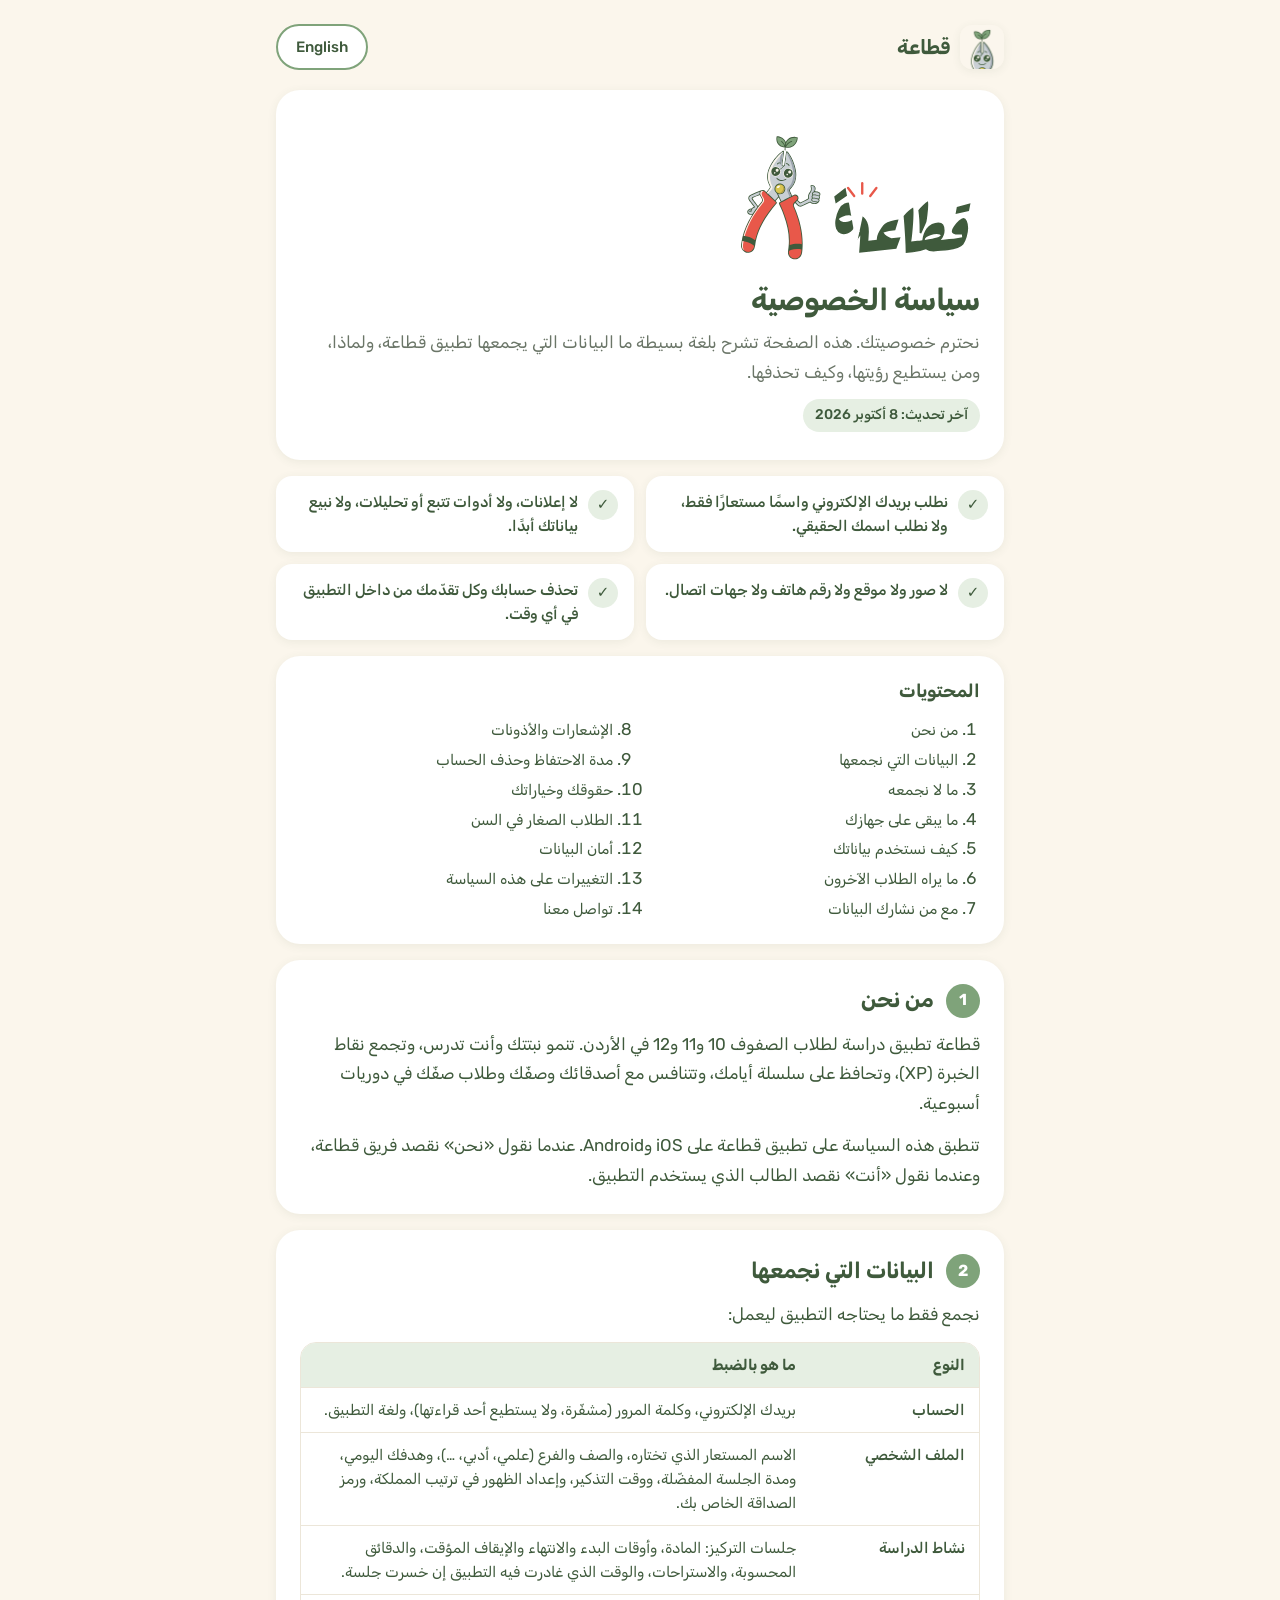
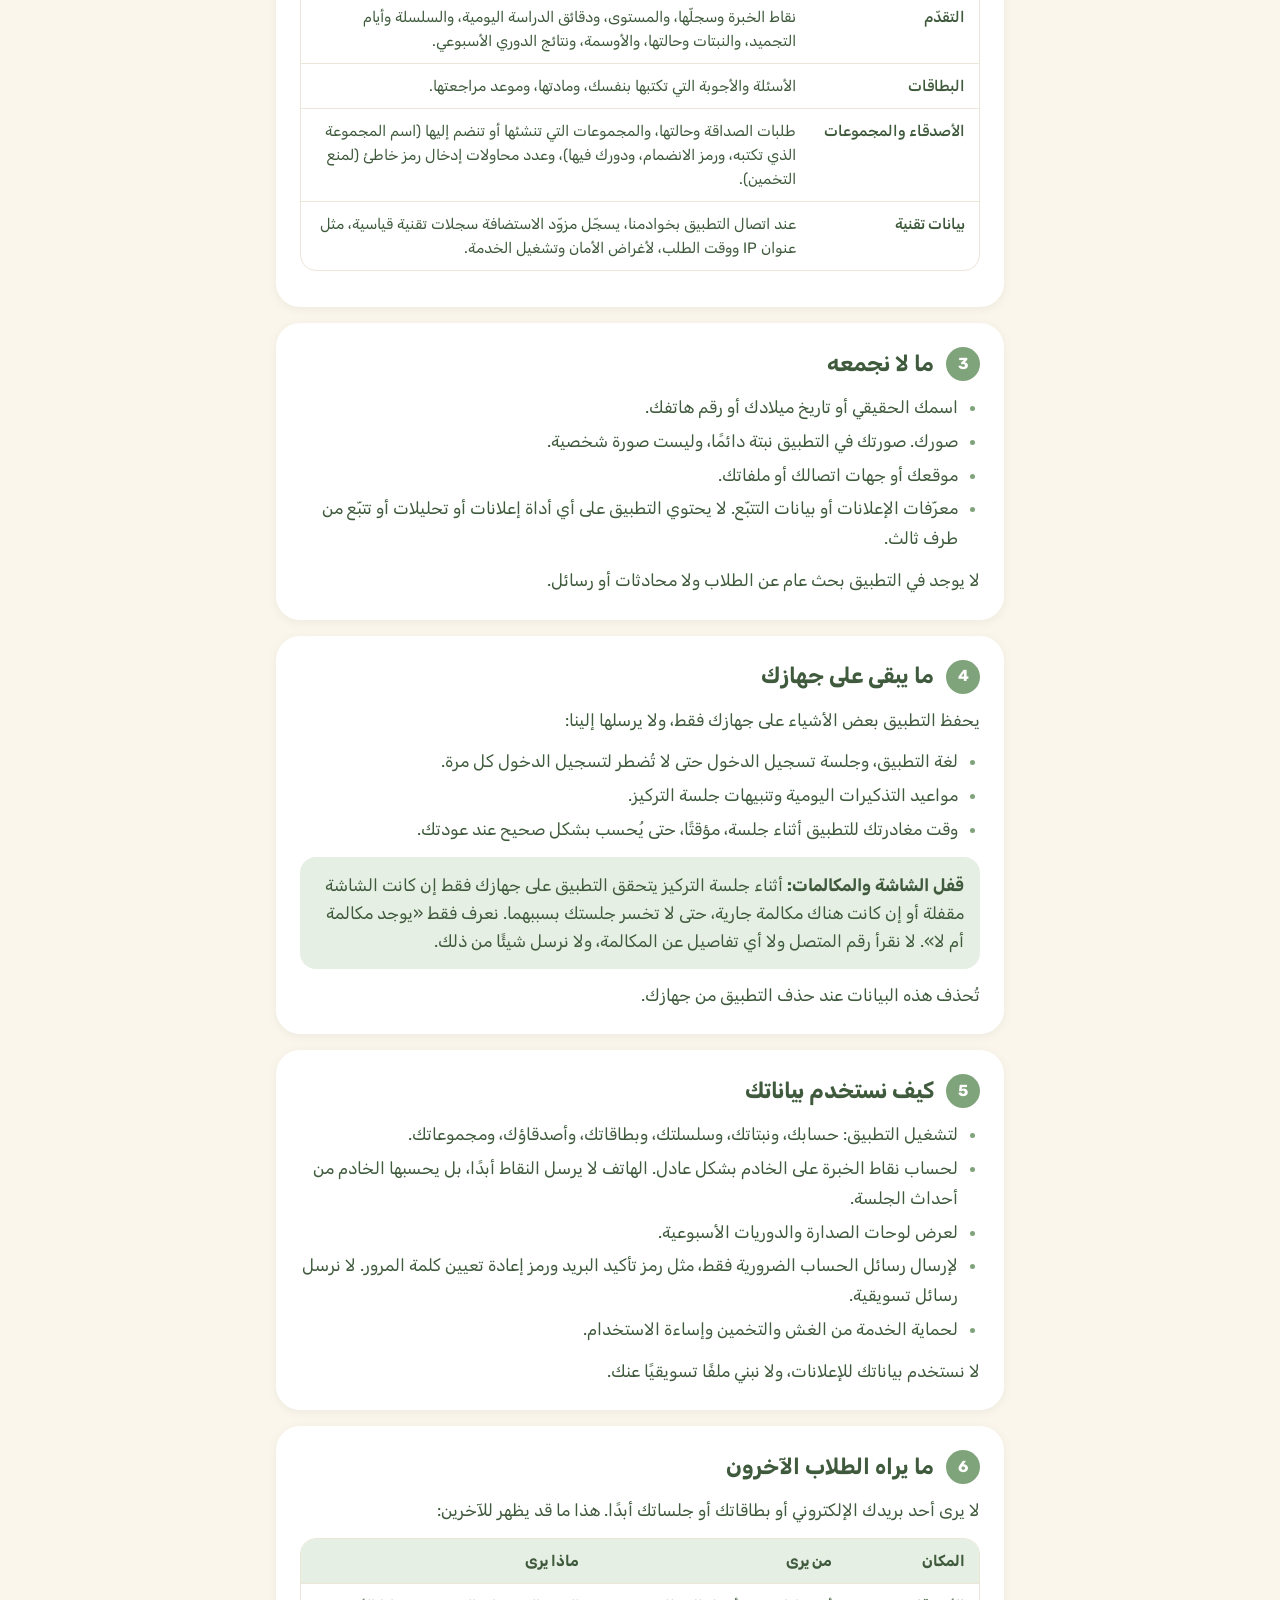
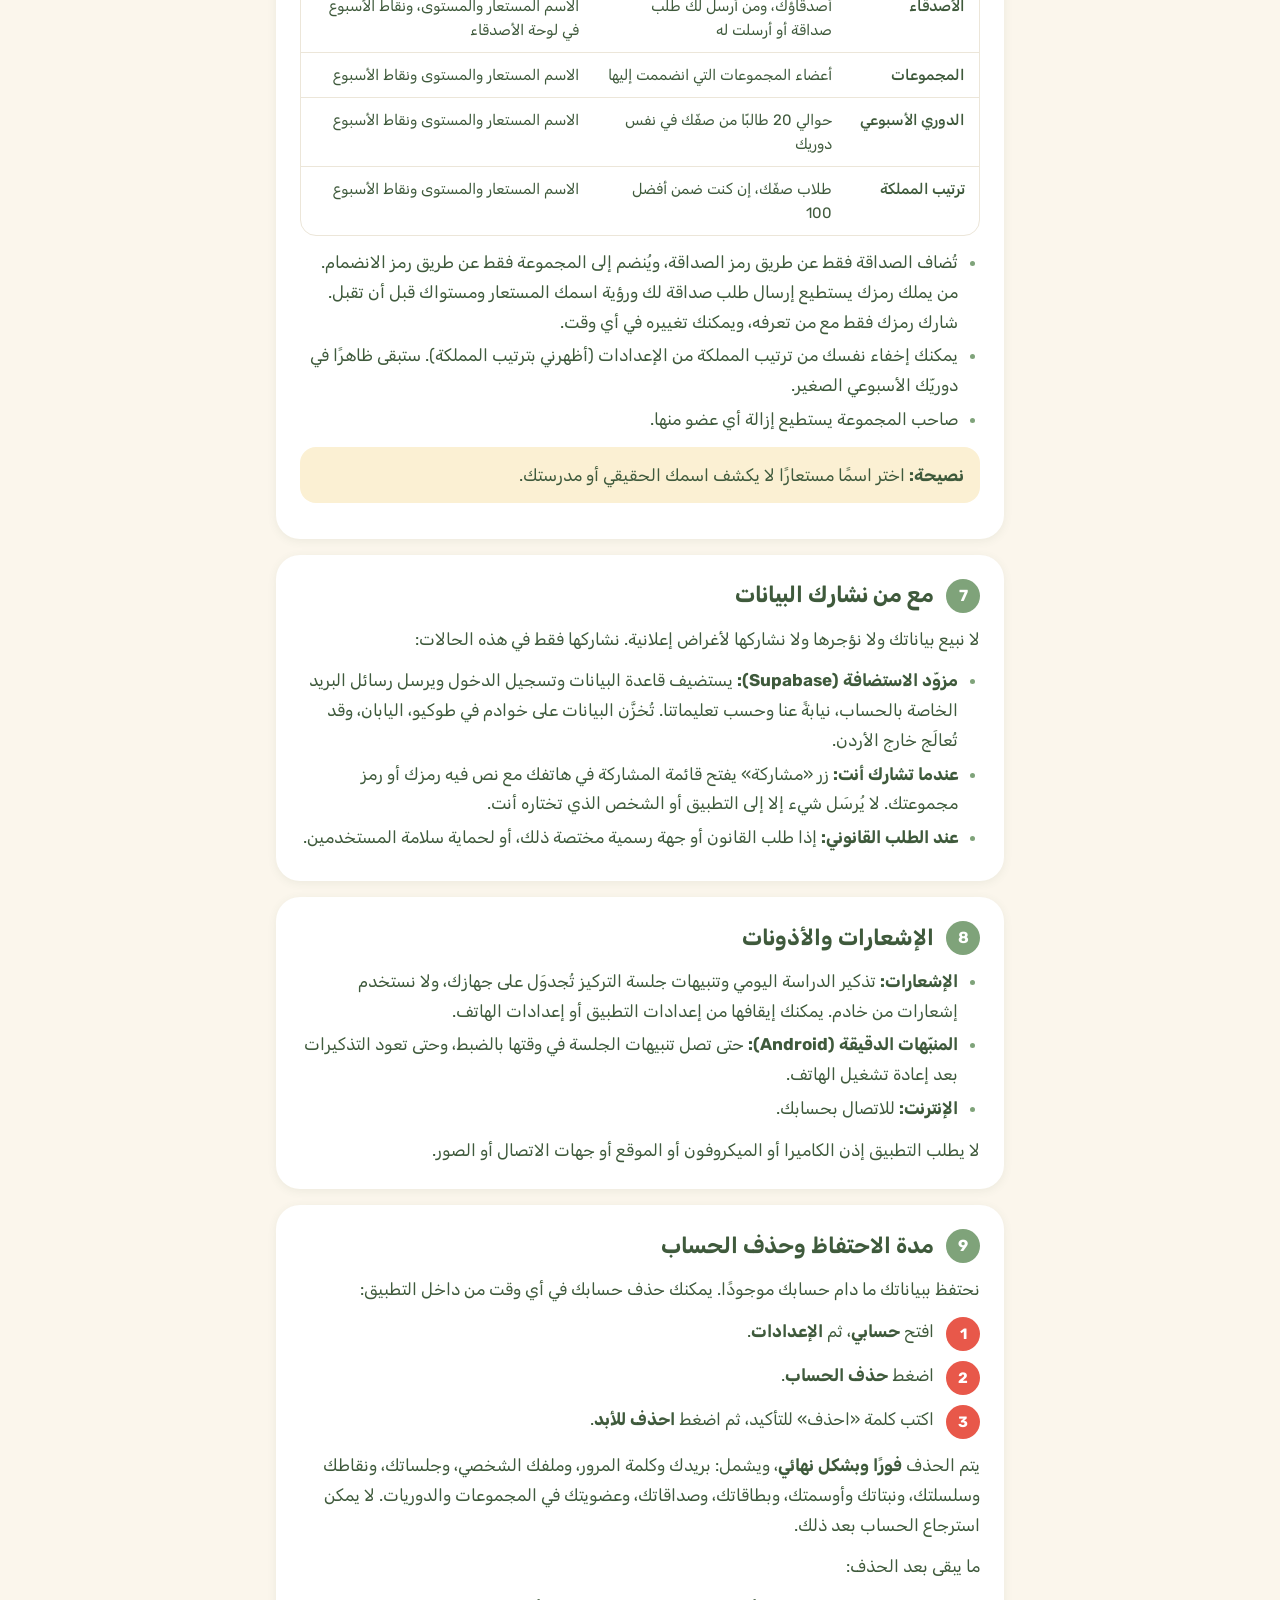
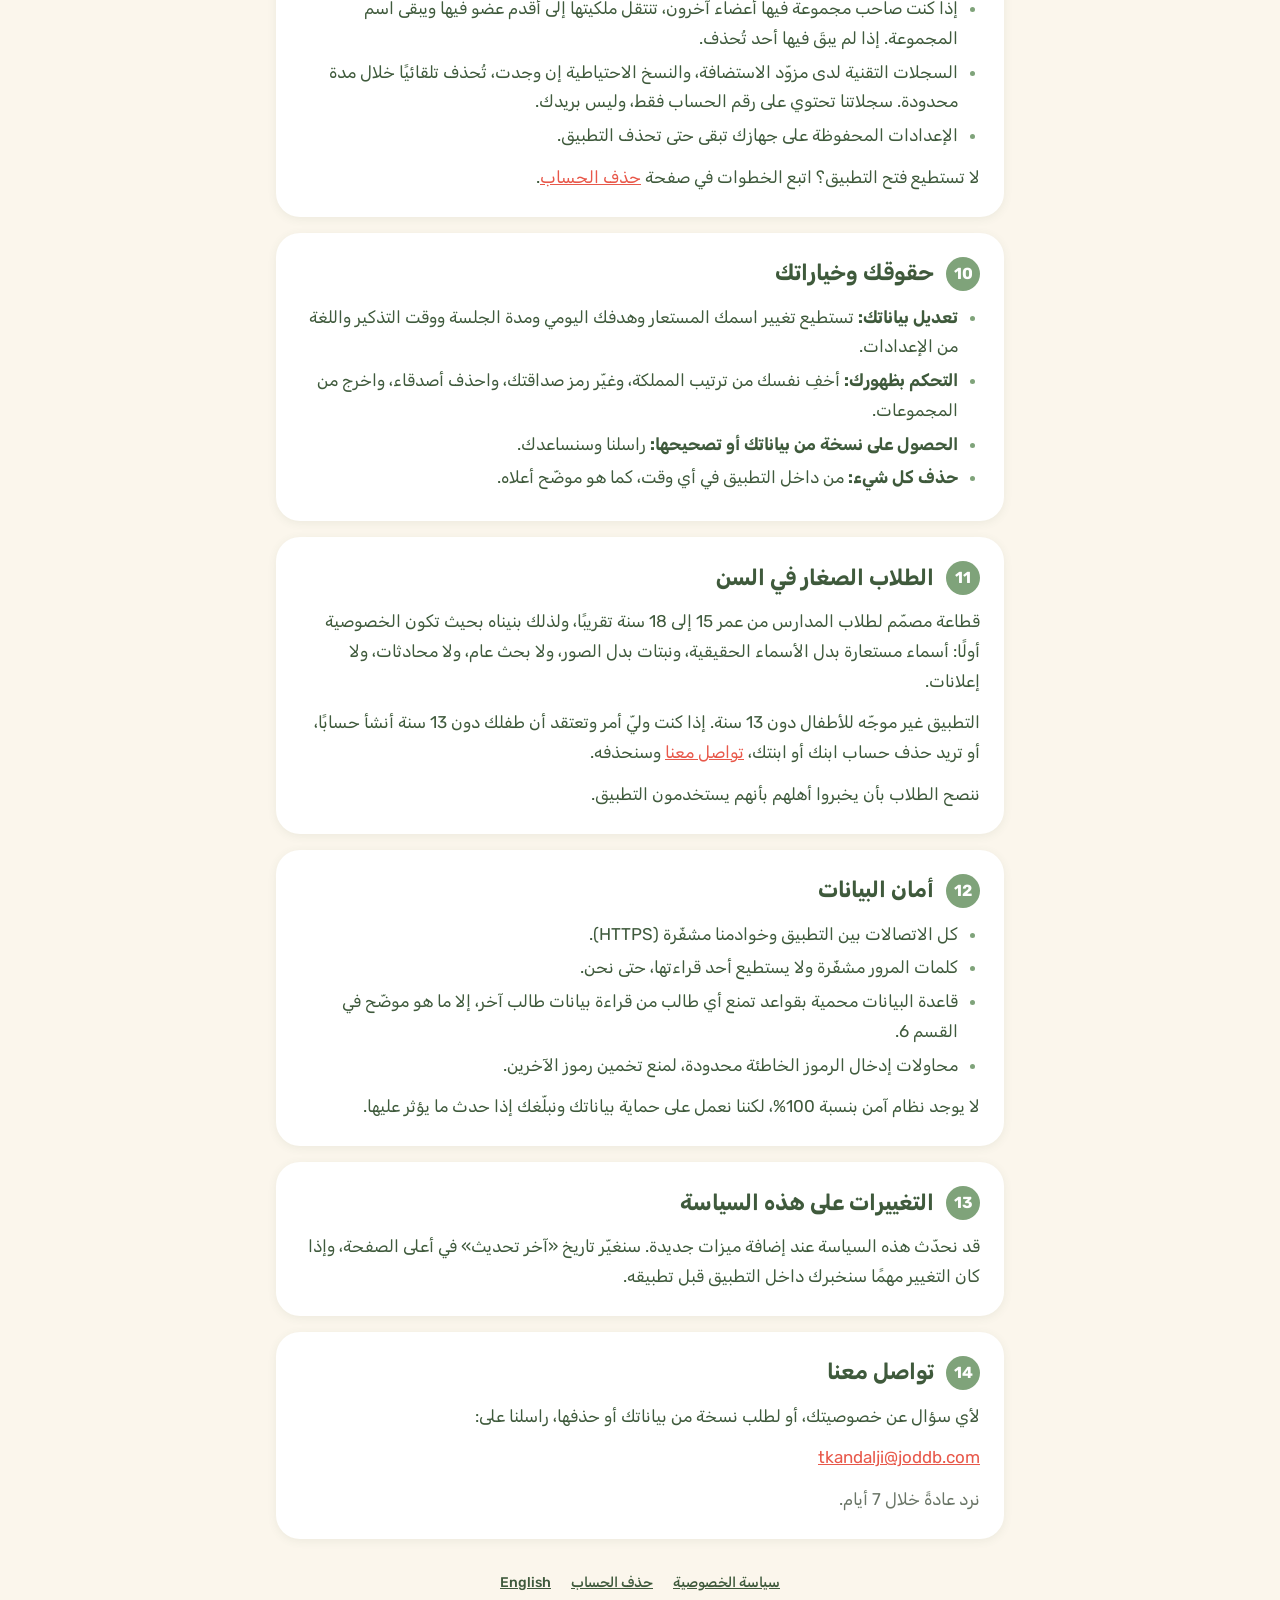
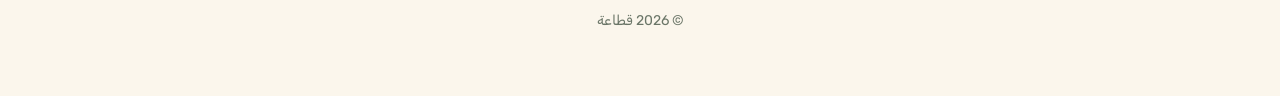
==== index.html @ 57bd4b11 "Add the Gattaa privacy policy and account deletion pages Arabic is the default at the root, with Eng" ====
<!doctype html>
<html lang="ar" dir="rtl">
<head>
  <meta charset="utf-8">
  <meta name="viewport" content="width=device-width, initial-scale=1">
  <title>سياسة الخصوصية | قطاعة</title>
  <meta name="description" content="سياسة الخصوصية لتطبيق قطاعة: ما البيانات التي نجمعها، ولماذا، ومن يراها، وكيف تحذف حسابك.">
  <meta name="theme-color" content="#FBF6EC">
  <link rel="icon" type="image/png" href="favicon.png">
  <link rel="apple-touch-icon" href="assets/images/icon.png">
  <link rel="alternate" hreflang="ar" href="./">
  <link rel="alternate" hreflang="en" href="en/">
  <link rel="stylesheet" href="assets/styles.css">
</head>
<body>
  <div class="page">
    <header class="topbar">
      <a class="brand" href="./">
        <img src="assets/images/icon.png" alt="" width="44" height="44">
        <span>قطاعة</span>
      </a>
      <a class="lang-switch" href="en/" hreflang="en" lang="en">English</a>
    </header>

    <main>
      <section class="hero">
        <div>
          <img class="hero-logo" src="assets/images/logo.svg" alt="قطاعة" width="260" height="155">
          <h1>سياسة الخصوصية</h1>
          <p>نحترم خصوصيتك. هذه الصفحة تشرح بلغة بسيطة ما البيانات التي يجمعها تطبيق قطاعة، ولماذا، ومن يستطيع رؤيتها، وكيف تحذفها.</p>
          <span class="updated">آخر تحديث: 8 أكتوبر 2026</span>
        </div>
      </section>

      <ul class="summary" aria-label="باختصار">
        <li><span class="dot">✓</span>نطلب بريدك الإلكتروني واسمًا مستعارًا فقط، ولا نطلب اسمك الحقيقي.</li>
        <li><span class="dot">✓</span>لا إعلانات، ولا أدوات تتبع أو تحليلات، ولا نبيع بياناتك أبدًا.</li>
        <li><span class="dot">✓</span>لا صور ولا موقع ولا رقم هاتف ولا جهات اتصال.</li>
        <li><span class="dot">✓</span>تحذف حسابك وكل تقدّمك من داخل التطبيق في أي وقت.</li>
      </ul>

      <nav class="toc" aria-label="المحتويات">
        <h2>المحتويات</h2>
        <ol>
          <li><a href="#about">من نحن</a></li>
          <li><a href="#collect">البيانات التي نجمعها</a></li>
          <li><a href="#not-collect">ما لا نجمعه</a></li>
          <li><a href="#device">ما يبقى على جهازك</a></li>
          <li><a href="#use">كيف نستخدم بياناتك</a></li>
          <li><a href="#visible">ما يراه الطلاب الآخرون</a></li>
          <li><a href="#sharing">مع من نشارك البيانات</a></li>
          <li><a href="#notifications">الإشعارات والأذونات</a></li>
          <li><a href="#retention">مدة الاحتفاظ وحذف الحساب</a></li>
          <li><a href="#choices">حقوقك وخياراتك</a></li>
          <li><a href="#teens">الطلاب الصغار في السن</a></li>
          <li><a href="#security">أمان البيانات</a></li>
          <li><a href="#changes">التغييرات على هذه السياسة</a></li>
          <li><a href="#contact">تواصل معنا</a></li>
        </ol>
      </nav>

      <section class="card" id="about">
        <h2><span class="num">1</span>من نحن</h2>
        <p>قطاعة تطبيق دراسة لطلاب الصفوف 10 و11 و12 في الأردن. تنمو نبتتك وأنت تدرس، وتجمع نقاط الخبرة (<span class="ltr">XP</span>)، وتحافظ على سلسلة أيامك، وتتنافس مع أصدقائك وصفّك وطلاب صفّك في دوريات أسبوعية.</p>
        <p>تنطبق هذه السياسة على تطبيق قطاعة على <span class="ltr">iOS</span> و<span class="ltr">Android</span>. عندما نقول «نحن» نقصد فريق قطاعة، وعندما نقول «أنت» نقصد الطالب الذي يستخدم التطبيق.</p>
      </section>

      <section class="card" id="collect">
        <h2><span class="num">2</span>البيانات التي نجمعها</h2>
        <p>نجمع فقط ما يحتاجه التطبيق ليعمل:</p>
        <div class="table-wrap">
          <table class="stack">
            <thead>
              <tr><th>النوع</th><th>ما هو بالضبط</th></tr>
            </thead>
            <tbody>
              <tr>
                <td>الحساب</td>
                <td>بريدك الإلكتروني، وكلمة المرور (مشفّرة، ولا يستطيع أحد قراءتها)، ولغة التطبيق.</td>
              </tr>
              <tr>
                <td>الملف الشخصي</td>
                <td>الاسم المستعار الذي تختاره، والصف والفرع (علمي، أدبي، …)، وهدفك اليومي، ومدة الجلسة المفضّلة، ووقت التذكير، وإعداد الظهور في ترتيب المملكة، ورمز الصداقة الخاص بك.</td>
              </tr>
              <tr>
                <td>نشاط الدراسة</td>
                <td>جلسات التركيز: المادة، وأوقات البدء والانتهاء والإيقاف المؤقت، والدقائق المحسوبة، والاستراحات، والوقت الذي غادرت فيه التطبيق إن خسرت جلسة.</td>
              </tr>
              <tr>
                <td>التقدّم</td>
                <td>نقاط الخبرة وسجلّها، والمستوى، ودقائق الدراسة اليومية، والسلسلة وأيام التجميد، والنبتات وحالتها، والأوسمة، ونتائج الدوري الأسبوعي.</td>
              </tr>
              <tr>
                <td>البطاقات</td>
                <td>الأسئلة والأجوبة التي تكتبها بنفسك، ومادتها، وموعد مراجعتها.</td>
              </tr>
              <tr>
                <td>الأصدقاء والمجموعات</td>
                <td>طلبات الصداقة وحالتها، والمجموعات التي تنشئها أو تنضم إليها (اسم المجموعة الذي تكتبه، ورمز الانضمام، ودورك فيها)، وعدد محاولات إدخال رمز خاطئ (لمنع التخمين).</td>
              </tr>
              <tr>
                <td>بيانات تقنية</td>
                <td>عند اتصال التطبيق بخوادمنا، يسجّل مزوّد الاستضافة سجلات تقنية قياسية، مثل عنوان <span class="ltr">IP</span> ووقت الطلب، لأغراض الأمان وتشغيل الخدمة.</td>
              </tr>
            </tbody>
          </table>
        </div>
      </section>

      <section class="card" id="not-collect">
        <h2><span class="num">3</span>ما لا نجمعه</h2>
        <ul>
          <li>اسمك الحقيقي أو تاريخ ميلادك أو رقم هاتفك.</li>
          <li>صورك. صورتك في التطبيق نبتة دائمًا، وليست صورة شخصية.</li>
          <li>موقعك أو جهات اتصالك أو ملفاتك.</li>
          <li>معرّفات الإعلانات أو بيانات التتبّع. لا يحتوي التطبيق على أي أداة إعلانات أو تحليلات أو تتبّع من طرف ثالث.</li>
        </ul>
        <p>لا يوجد في التطبيق بحث عام عن الطلاب ولا محادثات أو رسائل.</p>
      </section>

      <section class="card" id="device">
        <h2><span class="num">4</span>ما يبقى على جهازك</h2>
        <p>يحفظ التطبيق بعض الأشياء على جهازك فقط، ولا يرسلها إلينا:</p>
        <ul>
          <li>لغة التطبيق، وجلسة تسجيل الدخول حتى لا تُضطر لتسجيل الدخول كل مرة.</li>
          <li>مواعيد التذكيرات اليومية وتنبيهات جلسة التركيز.</li>
          <li>وقت مغادرتك للتطبيق أثناء جلسة، مؤقتًا، حتى يُحسب بشكل صحيح عند عودتك.</li>
        </ul>
        <div class="callout">
          <p><strong>قفل الشاشة والمكالمات:</strong> أثناء جلسة التركيز يتحقق التطبيق على جهازك فقط إن كانت الشاشة مقفلة أو إن كانت هناك مكالمة جارية، حتى لا تخسر جلستك بسببهما. نعرف فقط «يوجد مكالمة أم لا». لا نقرأ رقم المتصل ولا أي تفاصيل عن المكالمة، ولا نرسل شيئًا من ذلك.</p>
        </div>
        <p>تُحذف هذه البيانات عند حذف التطبيق من جهازك.</p>
      </section>

      <section class="card" id="use">
        <h2><span class="num">5</span>كيف نستخدم بياناتك</h2>
        <ul>
          <li>لتشغيل التطبيق: حسابك، ونبتاتك، وسلسلتك، وبطاقاتك، وأصدقاؤك، ومجموعاتك.</li>
          <li>لحساب نقاط الخبرة على الخادم بشكل عادل. الهاتف لا يرسل النقاط أبدًا، بل يحسبها الخادم من أحداث الجلسة.</li>
          <li>لعرض لوحات الصدارة والدوريات الأسبوعية.</li>
          <li>لإرسال رسائل الحساب الضرورية فقط، مثل رمز تأكيد البريد ورمز إعادة تعيين كلمة المرور. لا نرسل رسائل تسويقية.</li>
          <li>لحماية الخدمة من الغش والتخمين وإساءة الاستخدام.</li>
        </ul>
        <p>لا نستخدم بياناتك للإعلانات، ولا نبني ملفًا تسويقيًا عنك.</p>
      </section>

      <section class="card" id="visible">
        <h2><span class="num">6</span>ما يراه الطلاب الآخرون</h2>
        <p>لا يرى أحد بريدك الإلكتروني أو بطاقاتك أو جلساتك أبدًا. هذا ما قد يظهر للآخرين:</p>
        <div class="table-wrap">
          <table class="stack">
            <thead>
              <tr><th>المكان</th><th>من يرى</th><th>ماذا يرى</th></tr>
            </thead>
            <tbody>
              <tr>
                <td>الأصدقاء</td>
                <td data-label="من يرى">أصدقاؤك، ومن أرسل لك طلب صداقة أو أرسلت له</td>
                <td data-label="ماذا يرى">الاسم المستعار والمستوى، ونقاط الأسبوع في لوحة الأصدقاء</td>
              </tr>
              <tr>
                <td>المجموعات</td>
                <td data-label="من يرى">أعضاء المجموعات التي انضممت إليها</td>
                <td data-label="ماذا يرى">الاسم المستعار والمستوى ونقاط الأسبوع</td>
              </tr>
              <tr>
                <td>الدوري الأسبوعي</td>
                <td data-label="من يرى">حوالي 20 طالبًا من صفّك في نفس دوريك</td>
                <td data-label="ماذا يرى">الاسم المستعار والمستوى ونقاط الأسبوع</td>
              </tr>
              <tr>
                <td>ترتيب المملكة</td>
                <td data-label="من يرى">طلاب صفّك، إن كنت ضمن أفضل 100</td>
                <td data-label="ماذا يرى">الاسم المستعار والمستوى ونقاط الأسبوع</td>
              </tr>
            </tbody>
          </table>
        </div>
        <ul>
          <li>تُضاف الصداقة فقط عن طريق رمز الصداقة، ويُنضم إلى المجموعة فقط عن طريق رمز الانضمام. من يملك رمزك يستطيع إرسال طلب صداقة لك ورؤية اسمك المستعار ومستواك قبل أن تقبل. شارك رمزك فقط مع من تعرفه، ويمكنك تغييره في أي وقت.</li>
          <li>يمكنك إخفاء نفسك من ترتيب المملكة من الإعدادات (أظهرني بترتيب المملكة). ستبقى ظاهرًا في دوريّك الأسبوعي الصغير.</li>
          <li>صاحب المجموعة يستطيع إزالة أي عضو منها.</li>
        </ul>
        <div class="callout gold">
          <p><strong>نصيحة:</strong> اختر اسمًا مستعارًا لا يكشف اسمك الحقيقي أو مدرستك.</p>
        </div>
      </section>

      <section class="card" id="sharing">
        <h2><span class="num">7</span>مع من نشارك البيانات</h2>
        <p>لا نبيع بياناتك ولا نؤجرها ولا نشاركها لأغراض إعلانية. نشاركها فقط في هذه الحالات:</p>
        <ul>
          <li><strong>مزوّد الاستضافة (<span class="ltr">Supabase</span>):</strong> يستضيف قاعدة البيانات وتسجيل الدخول ويرسل رسائل البريد الخاصة بالحساب، نيابةً عنا وحسب تعليماتنا. تُخزَّن البيانات على خوادم في طوكيو، اليابان، وقد تُعالَج خارج الأردن.</li>
          <li><strong>عندما تشارك أنت:</strong> زر «مشاركة» يفتح قائمة المشاركة في هاتفك مع نص فيه رمزك أو رمز مجموعتك. لا يُرسَل شيء إلا إلى التطبيق أو الشخص الذي تختاره أنت.</li>
          <li><strong>عند الطلب القانوني:</strong> إذا طلب القانون أو جهة رسمية مختصة ذلك، أو لحماية سلامة المستخدمين.</li>
        </ul>
      </section>

      <section class="card" id="notifications">
        <h2><span class="num">8</span>الإشعارات والأذونات</h2>
        <ul>
          <li><strong>الإشعارات:</strong> تذكير الدراسة اليومي وتنبيهات جلسة التركيز تُجدوَل على جهازك، ولا نستخدم إشعارات من خادم. يمكنك إيقافها من إعدادات التطبيق أو إعدادات الهاتف.</li>
          <li><strong>المنبّهات الدقيقة (<span class="ltr">Android</span>):</strong> حتى تصل تنبيهات الجلسة في وقتها بالضبط، وحتى تعود التذكيرات بعد إعادة تشغيل الهاتف.</li>
          <li><strong>الإنترنت:</strong> للاتصال بحسابك.</li>
        </ul>
        <p>لا يطلب التطبيق إذن الكاميرا أو الميكروفون أو الموقع أو جهات الاتصال أو الصور.</p>
      </section>

      <section class="card" id="retention">
        <h2><span class="num">9</span>مدة الاحتفاظ وحذف الحساب</h2>
        <p>نحتفظ ببياناتك ما دام حسابك موجودًا. يمكنك حذف حسابك في أي وقت من داخل التطبيق:</p>
        <ol class="steps">
          <li>افتح <strong>حسابي</strong>، ثم <strong>الإعدادات</strong>.</li>
          <li>اضغط <strong>حذف الحساب</strong>.</li>
          <li>اكتب كلمة «احذف» للتأكيد، ثم اضغط <strong>احذف للأبد</strong>.</li>
        </ol>
        <p>يتم الحذف <strong>فورًا وبشكل نهائي</strong>، ويشمل: بريدك وكلمة المرور، وملفك الشخصي، وجلساتك، ونقاطك وسلسلتك، ونبتاتك وأوسمتك، وبطاقاتك، وصداقاتك، وعضويتك في المجموعات والدوريات. لا يمكن استرجاع الحساب بعد ذلك.</p>
        <p>ما يبقى بعد الحذف:</p>
        <ul>
          <li>إذا كنت صاحب مجموعة فيها أعضاء آخرون، تنتقل ملكيتها إلى أقدم عضو فيها ويبقى اسم المجموعة. إذا لم يبقَ فيها أحد تُحذف.</li>
          <li>السجلات التقنية لدى مزوّد الاستضافة، والنسخ الاحتياطية إن وجدت، تُحذف تلقائيًا خلال مدة محدودة. سجلاتنا تحتوي على رقم الحساب فقط، وليس بريدك.</li>
          <li>الإعدادات المحفوظة على جهازك تبقى حتى تحذف التطبيق.</li>
        </ul>
        <p>لا تستطيع فتح التطبيق؟ اتبع الخطوات في صفحة <a href="delete-account/">حذف الحساب</a>.</p>
      </section>

      <section class="card" id="choices">
        <h2><span class="num">10</span>حقوقك وخياراتك</h2>
        <ul>
          <li><strong>تعديل بياناتك:</strong> تستطيع تغيير اسمك المستعار وهدفك اليومي ومدة الجلسة ووقت التذكير واللغة من الإعدادات.</li>
          <li><strong>التحكم بظهورك:</strong> أخفِ نفسك من ترتيب المملكة، وغيّر رمز صداقتك، واحذف أصدقاء، واخرج من المجموعات.</li>
          <li><strong>الحصول على نسخة من بياناتك أو تصحيحها:</strong> راسلنا وسنساعدك.</li>
          <li><strong>حذف كل شيء:</strong> من داخل التطبيق في أي وقت، كما هو موضّح أعلاه.</li>
        </ul>
      </section>

      <section class="card" id="teens">
        <h2><span class="num">11</span>الطلاب الصغار في السن</h2>
        <p>قطاعة مصمّم لطلاب المدارس من عمر 15 إلى 18 سنة تقريبًا، ولذلك بنيناه بحيث تكون الخصوصية أولًا: أسماء مستعارة بدل الأسماء الحقيقية، ونبتات بدل الصور، ولا بحث عام، ولا محادثات، ولا إعلانات.</p>
        <p>التطبيق غير موجّه للأطفال دون 13 سنة. إذا كنت وليّ أمر وتعتقد أن طفلك دون 13 سنة أنشأ حسابًا، أو تريد حذف حساب ابنك أو ابنتك، <a href="#contact">تواصل معنا</a> وسنحذفه.</p>
        <p>ننصح الطلاب بأن يخبروا أهلهم بأنهم يستخدمون التطبيق.</p>
      </section>

      <section class="card" id="security">
        <h2><span class="num">12</span>أمان البيانات</h2>
        <ul>
          <li>كل الاتصالات بين التطبيق وخوادمنا مشفّرة (<span class="ltr">HTTPS</span>).</li>
          <li>كلمات المرور مشفّرة ولا يستطيع أحد قراءتها، حتى نحن.</li>
          <li>قاعدة البيانات محمية بقواعد تمنع أي طالب من قراءة بيانات طالب آخر، إلا ما هو موضّح في القسم 6.</li>
          <li>محاولات إدخال الرموز الخاطئة محدودة، لمنع تخمين رموز الآخرين.</li>
        </ul>
        <p>لا يوجد نظام آمن بنسبة 100%، لكننا نعمل على حماية بياناتك ونبلّغك إذا حدث ما يؤثر عليها.</p>
      </section>

      <section class="card" id="changes">
        <h2><span class="num">13</span>التغييرات على هذه السياسة</h2>
        <p>قد نحدّث هذه السياسة عند إضافة ميزات جديدة. سنغيّر تاريخ «آخر تحديث» في أعلى الصفحة، وإذا كان التغيير مهمًا سنخبرك داخل التطبيق قبل تطبيقه.</p>
      </section>

      <section class="card" id="contact">
        <h2><span class="num">14</span>تواصل معنا</h2>
        <p>لأي سؤال عن خصوصيتك، أو لطلب نسخة من بياناتك أو حذفها، راسلنا على:</p>
        <p><a class="ltr" href="mailto:tkandalji@joddb.com">tkandalji@joddb.com</a></p>
        <p class="muted">نرد عادةً خلال 7 أيام.</p>
      </section>
    </main>

    <footer class="footer">
      <nav>
        <a href="./">سياسة الخصوصية</a>
        <a href="delete-account/">حذف الحساب</a>
        <a href="en/" hreflang="en" lang="en">English</a>
      </nav>
      <p>© 2026 قطاعة</p>
    </footer>
  </div>
</body>
</html>
---- assets/styles.css ----
/* Gattaa privacy site. Colours and shapes match lib/core/theme in the app. */

@font-face {
  font-family: "Rubik";
  src: url("fonts/Rubik-Regular.ttf") format("truetype");
  font-weight: 400;
  font-display: swap;
}
@font-face {
  font-family: "Rubik";
  src: url("fonts/Rubik-Medium.ttf") format("truetype");
  font-weight: 500;
  font-display: swap;
}
@font-face {
  font-family: "Rubik";
  src: url("fonts/Rubik-Bold.ttf") format("truetype");
  font-weight: 700;
  font-display: swap;
}

:root {
  --sage: #7fa37a;
  --deep-sage: #3f5a3c;
  --cream: #fbf6ec;
  --coral: #e8584a;
  --gold: #e5b53a;
  --surface: #ffffff;
  --text-muted: #6b7668;
  --track: #ece6d9;
  --sage-tint: #e6efe3;
  --coral-tint: #fbe4e1;
  --gold-tint: #fbf0d3;
  --shadow: 0 2px 10px rgba(63, 90, 60, 0.08);
  --radius-sm: 12px;
  --radius-md: 16px;
  --radius-lg: 24px;
}

* {
  box-sizing: border-box;
}

html {
  -webkit-text-size-adjust: 100%;
  scroll-behavior: smooth;
}

body {
  margin: 0;
  background: var(--cream);
  color: var(--deep-sage);
  font-family: "Rubik", system-ui, -apple-system, "Segoe UI", Tahoma, sans-serif;
  font-size: 17px;
  line-height: 1.75;
}

.page {
  max-width: 760px;
  margin: 0 auto;
  padding: 16px 16px 48px;
}

/* Header */

.topbar {
  display: flex;
  align-items: center;
  justify-content: space-between;
  gap: 12px;
  padding: 8px 0 20px;
}

.brand {
  display: flex;
  align-items: center;
  gap: 10px;
  color: inherit;
  text-decoration: none;
}

.brand img {
  width: 44px;
  height: 44px;
  border-radius: var(--radius-sm);
  box-shadow: var(--shadow);
}

.brand span {
  font-weight: 700;
  font-size: 20px;
}

.lang-switch {
  display: inline-flex;
  align-items: center;
  min-height: 44px;
  padding: 8px 18px;
  border: 2px solid var(--sage);
  border-radius: 999px;
  color: var(--deep-sage);
  font-weight: 500;
  font-size: 15px;
  text-decoration: none;
  background: var(--surface);
}

.lang-switch:hover,
.lang-switch:focus-visible {
  background: var(--sage-tint);
}

/* Hero */

.hero {
  display: flex;
  align-items: center;
  gap: 20px;
  padding: 28px 24px;
  background: var(--surface);
  border-radius: var(--radius-lg);
  box-shadow: var(--shadow);
}

.hero-logo {
  display: block;
  width: min(260px, 70%);
  height: auto;
  margin: 0 0 8px;
}

.hero-mascot {
  flex: 0 0 auto;
  width: 120px;
  height: auto;
}

.hero h1 {
  margin: 0;
  font-size: 30px;
  line-height: 1.3;
}

.hero p {
  margin: 8px 0 0;
  color: var(--text-muted);
}

.updated {
  display: inline-block;
  margin-top: 12px;
  padding: 4px 12px;
  border-radius: 999px;
  background: var(--sage-tint);
  color: var(--deep-sage);
  font-size: 14px;
  font-weight: 500;
}

/* Summary chips */

.summary {
  display: grid;
  grid-template-columns: repeat(2, minmax(0, 1fr));
  gap: 12px;
  margin: 16px 0 0;
  padding: 0;
  list-style: none;
}

.summary li {
  display: flex;
  align-items: flex-start;
  gap: 10px;
  padding: 14px 16px;
  background: var(--surface);
  border-radius: var(--radius-md);
  box-shadow: var(--shadow);
  font-size: 15px;
  line-height: 1.6;
  font-weight: 500;
}

.dot {
  flex: 0 0 auto;
  display: grid;
  place-items: center;
  width: 30px;
  height: 30px;
  border-radius: 50%;
  background: var(--sage-tint);
  color: var(--deep-sage);
  font-size: 15px;
  line-height: 1;
}

.dot.coral {
  background: var(--coral-tint);
  color: var(--coral);
}

.dot.gold {
  background: var(--gold-tint);
}

/* Table of contents */

.toc {
  margin: 16px 0 0;
  padding: 20px 24px;
  background: var(--surface);
  border-radius: var(--radius-lg);
  box-shadow: var(--shadow);
}

.toc h2 {
  margin: 0 0 8px;
  font-size: 18px;
}

.toc ol {
  margin: 0;
  padding-inline-start: 22px;
  columns: 2;
  column-gap: 32px;
}

.toc a {
  color: var(--deep-sage);
  text-decoration: none;
  font-size: 15px;
}

.toc a:hover,
.toc a:focus-visible {
  color: var(--coral);
  text-decoration: underline;
}

/* Sections */

.card {
  margin: 16px 0 0;
  padding: 24px;
  background: var(--surface);
  border-radius: var(--radius-lg);
  box-shadow: var(--shadow);
  scroll-margin-top: 16px;
}

.card h2 {
  display: flex;
  align-items: center;
  gap: 12px;
  margin: 0 0 12px;
  font-size: 22px;
  line-height: 1.4;
}

.card h2 .num {
  flex: 0 0 auto;
  display: grid;
  place-items: center;
  width: 34px;
  height: 34px;
  border-radius: 50%;
  background: var(--sage);
  color: #fff;
  font-size: 16px;
}

.card h3 {
  margin: 18px 0 6px;
  font-size: 18px;
}

.card p {
  margin: 0 0 12px;
}

.card p:last-child,
.card ul:last-child {
  margin-bottom: 0;
}

.card ul {
  margin: 0 0 12px;
  padding-inline-start: 22px;
}

.card li {
  margin: 4px 0;
}

.card li::marker {
  color: var(--sage);
}

.muted {
  color: var(--text-muted);
}

a {
  color: var(--coral);
}

/* Data table */

.table-wrap {
  overflow-x: auto;
  margin: 8px 0 12px;
  border: 1px solid var(--track);
  border-radius: var(--radius-md);
}

table {
  width: 100%;
  border-collapse: collapse;
  font-size: 15px;
  line-height: 1.6;
}

th,
td {
  padding: 10px 14px;
  text-align: start;
  vertical-align: top;
  border-bottom: 1px solid var(--track);
}

tr:last-child td {
  border-bottom: 0;
}

th {
  background: var(--sage-tint);
  font-weight: 700;
}

td:first-child {
  font-weight: 500;
  white-space: nowrap;
}

/* Callouts */

.callout {
  display: flex;
  gap: 12px;
  margin: 12px 0;
  padding: 14px 16px;
  border-radius: var(--radius-md);
  background: var(--sage-tint);
  line-height: 1.65;
}

.callout.coral {
  background: var(--coral-tint);
}

.callout.gold {
  background: var(--gold-tint);
}

.callout p {
  margin: 0;
}

/* Steps (delete account page) */

.steps {
  counter-reset: step;
  margin: 8px 0 12px;
  padding: 0;
  list-style: none;
}

.steps li {
  counter-increment: step;
  position: relative;
  margin: 0 0 10px;
  padding-inline-start: 46px;
  min-height: 34px;
}

.steps li::before {
  content: counter(step);
  position: absolute;
  inset-inline-start: 0;
  top: 0;
  display: grid;
  place-items: center;
  width: 34px;
  height: 34px;
  border-radius: 50%;
  background: var(--coral);
  color: #fff;
  font-weight: 700;
  font-size: 15px;
}

.button {
  display: inline-flex;
  align-items: center;
  justify-content: center;
  min-height: 52px;
  padding: 12px 24px;
  border-radius: 20px;
  background: var(--coral);
  color: #fff;
  font-weight: 700;
  font-size: 17px;
  text-decoration: none;
}

.button:hover,
.button:focus-visible {
  background: #d94b3d;
}

.button.outline {
  background: var(--surface);
  color: var(--deep-sage);
  border: 2px solid var(--sage);
}

.button.outline:hover,
.button.outline:focus-visible {
  background: var(--sage-tint);
}

.actions {
  display: flex;
  flex-wrap: wrap;
  gap: 12px;
  margin-top: 16px;
}

/* Footer */

.footer {
  margin-top: 32px;
  text-align: center;
  color: var(--text-muted);
  font-size: 14px;
}

.footer nav {
  display: flex;
  flex-wrap: wrap;
  justify-content: center;
  gap: 8px 20px;
  margin-bottom: 8px;
}

.footer a {
  color: var(--deep-sage);
  font-weight: 500;
}

/* Numbers, emails and Latin words inside Arabic text */

.ltr {
  direction: ltr;
  unicode-bidi: isolate;
}

:focus-visible {
  outline: 3px solid var(--gold);
  outline-offset: 2px;
}

@media (max-width: 600px) {
  body {
    font-size: 16px;
  }

  .hero {
    flex-direction: column-reverse;
    text-align: center;
    padding: 24px 20px;
  }

  .hero-logo {
    margin: 0 auto 8px;
  }

  .hero-mascot {
    width: 96px;
  }

  .hero h1 {
    font-size: 26px;
  }

  .summary {
    grid-template-columns: 1fr;
  }

  .toc ol {
    columns: 1;
  }

  .card {
    padding: 20px 18px;
  }

  .card h2 {
    font-size: 20px;
  }

  td:first-child {
    white-space: normal;
  }

  .actions .button {
    width: 100%;
  }
}

@media print {
  body {
    background: #fff;
  }

  .card,
  .hero,
  .toc,
  .summary li {
    box-shadow: none;
    border: 1px solid var(--track);
  }

  .lang-switch,
  .toc,
  .actions {
    display: none;
  }
}

/* Tables become stacked blocks on phones */

@media (max-width: 600px) {
  table.stack thead {
    display: none;
  }

  table.stack tr {
    display: block;
    padding: 12px 14px;
    border-bottom: 1px solid var(--track);
  }

  table.stack tr:last-child {
    border-bottom: 0;
  }

  table.stack td {
    display: block;
    padding: 2px 0;
    border: 0;
  }

  table.stack td:first-child {
    font-weight: 700;
    margin-bottom: 2px;
  }

  table.stack td[data-label]::before {
    content: attr(data-label) ": ";
    color: var(--text-muted);
    font-weight: 500;
  }
}
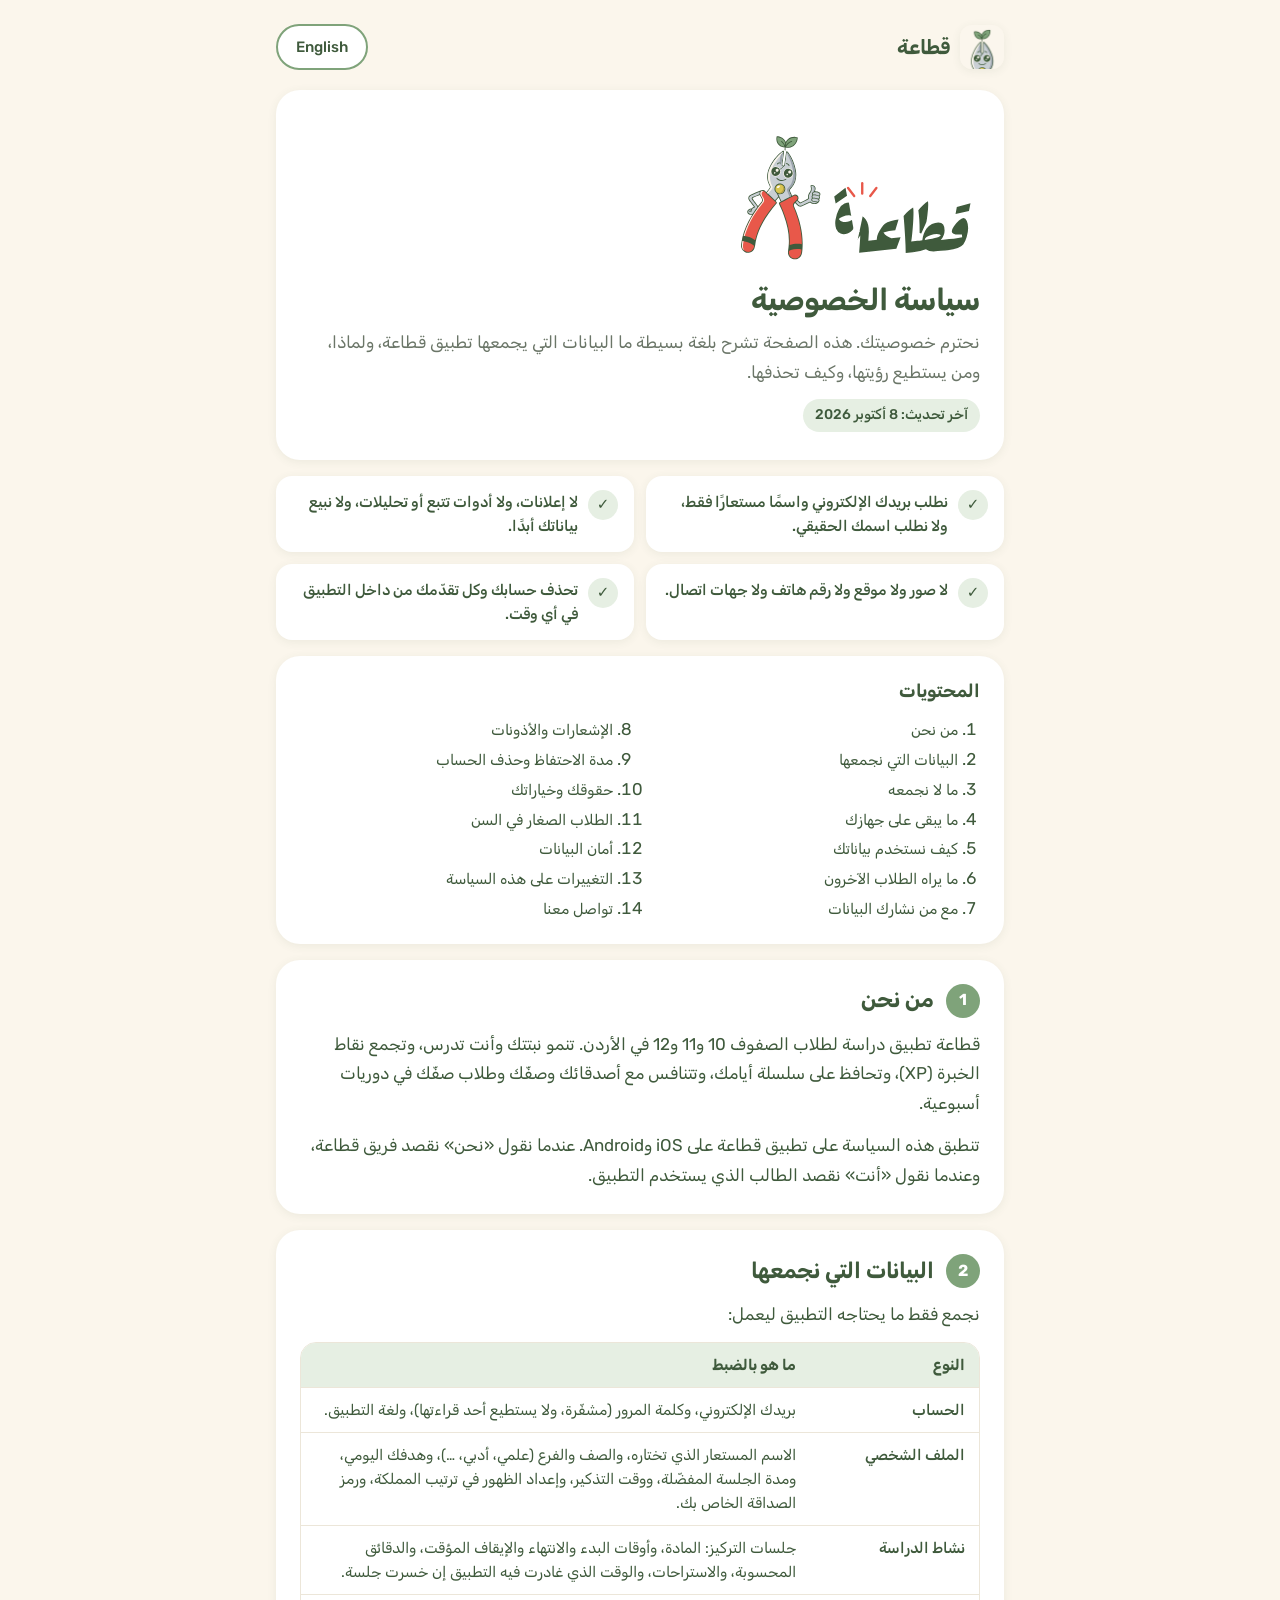
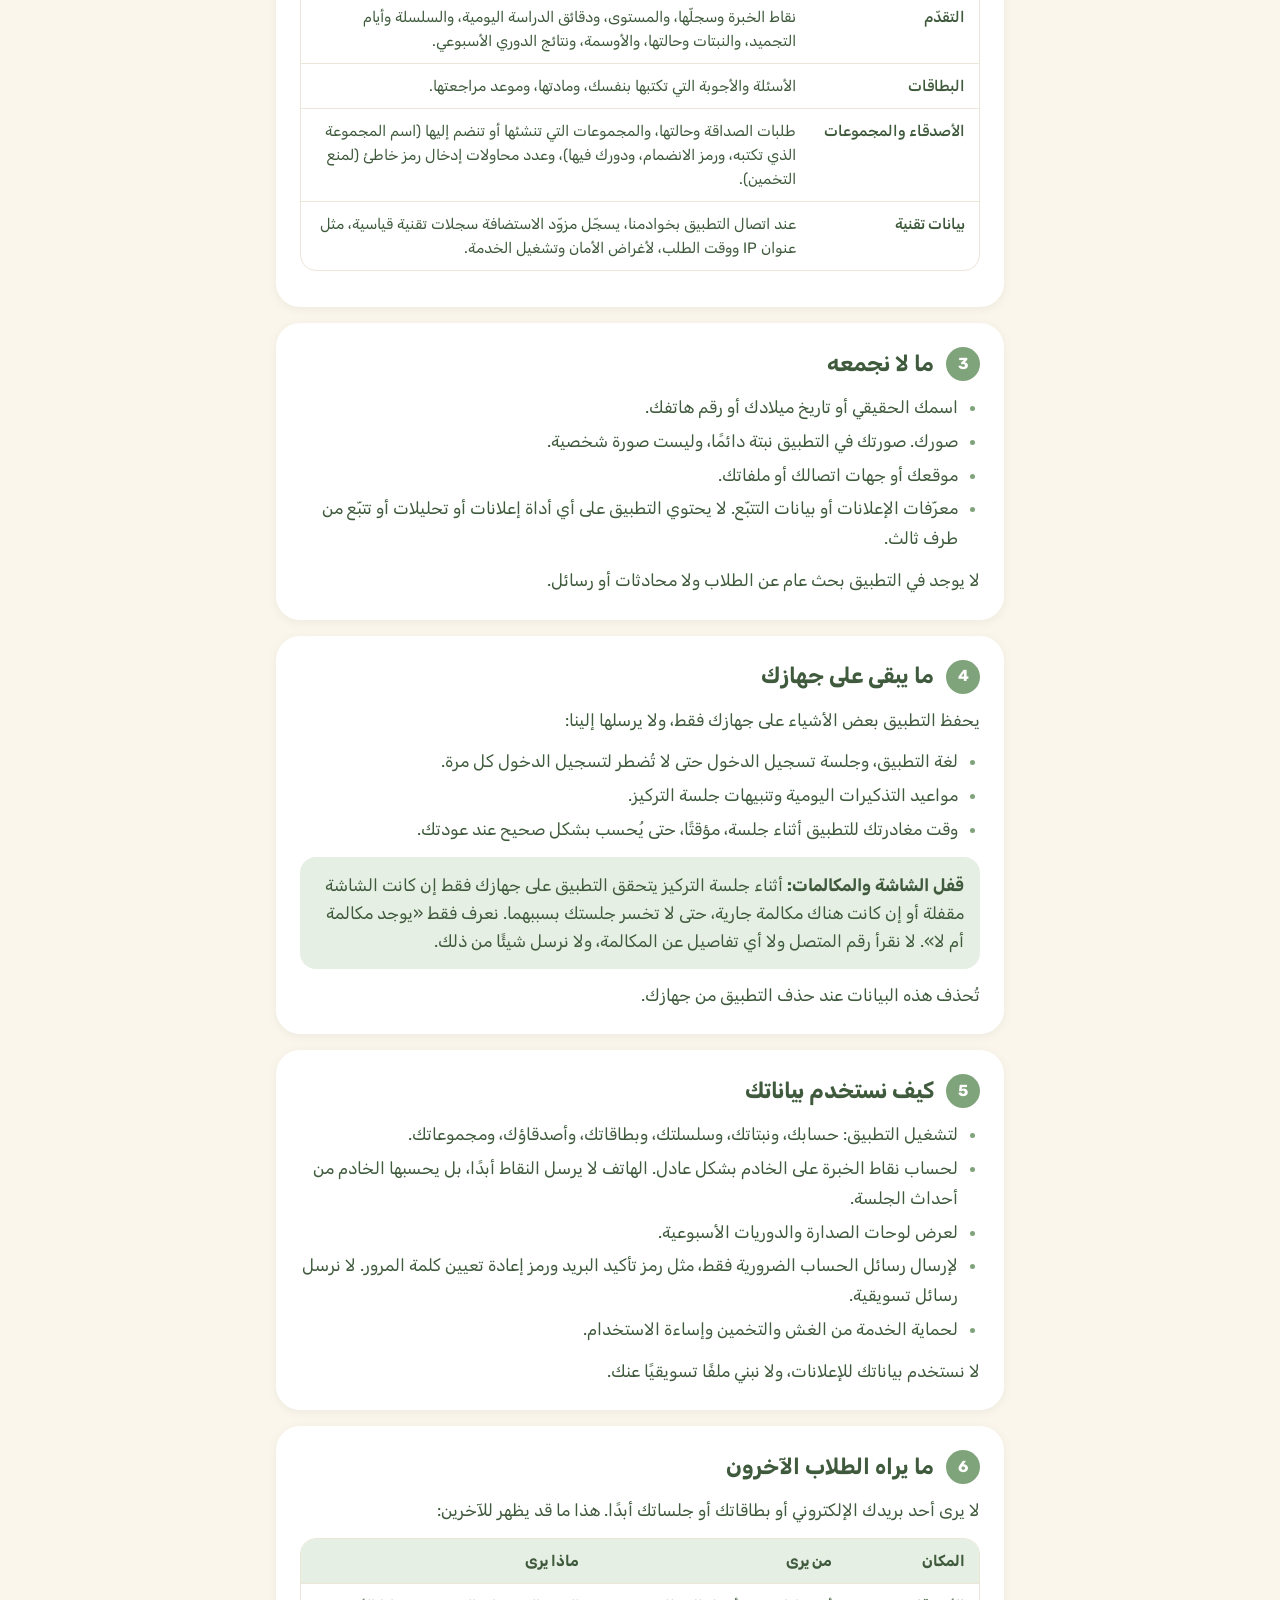
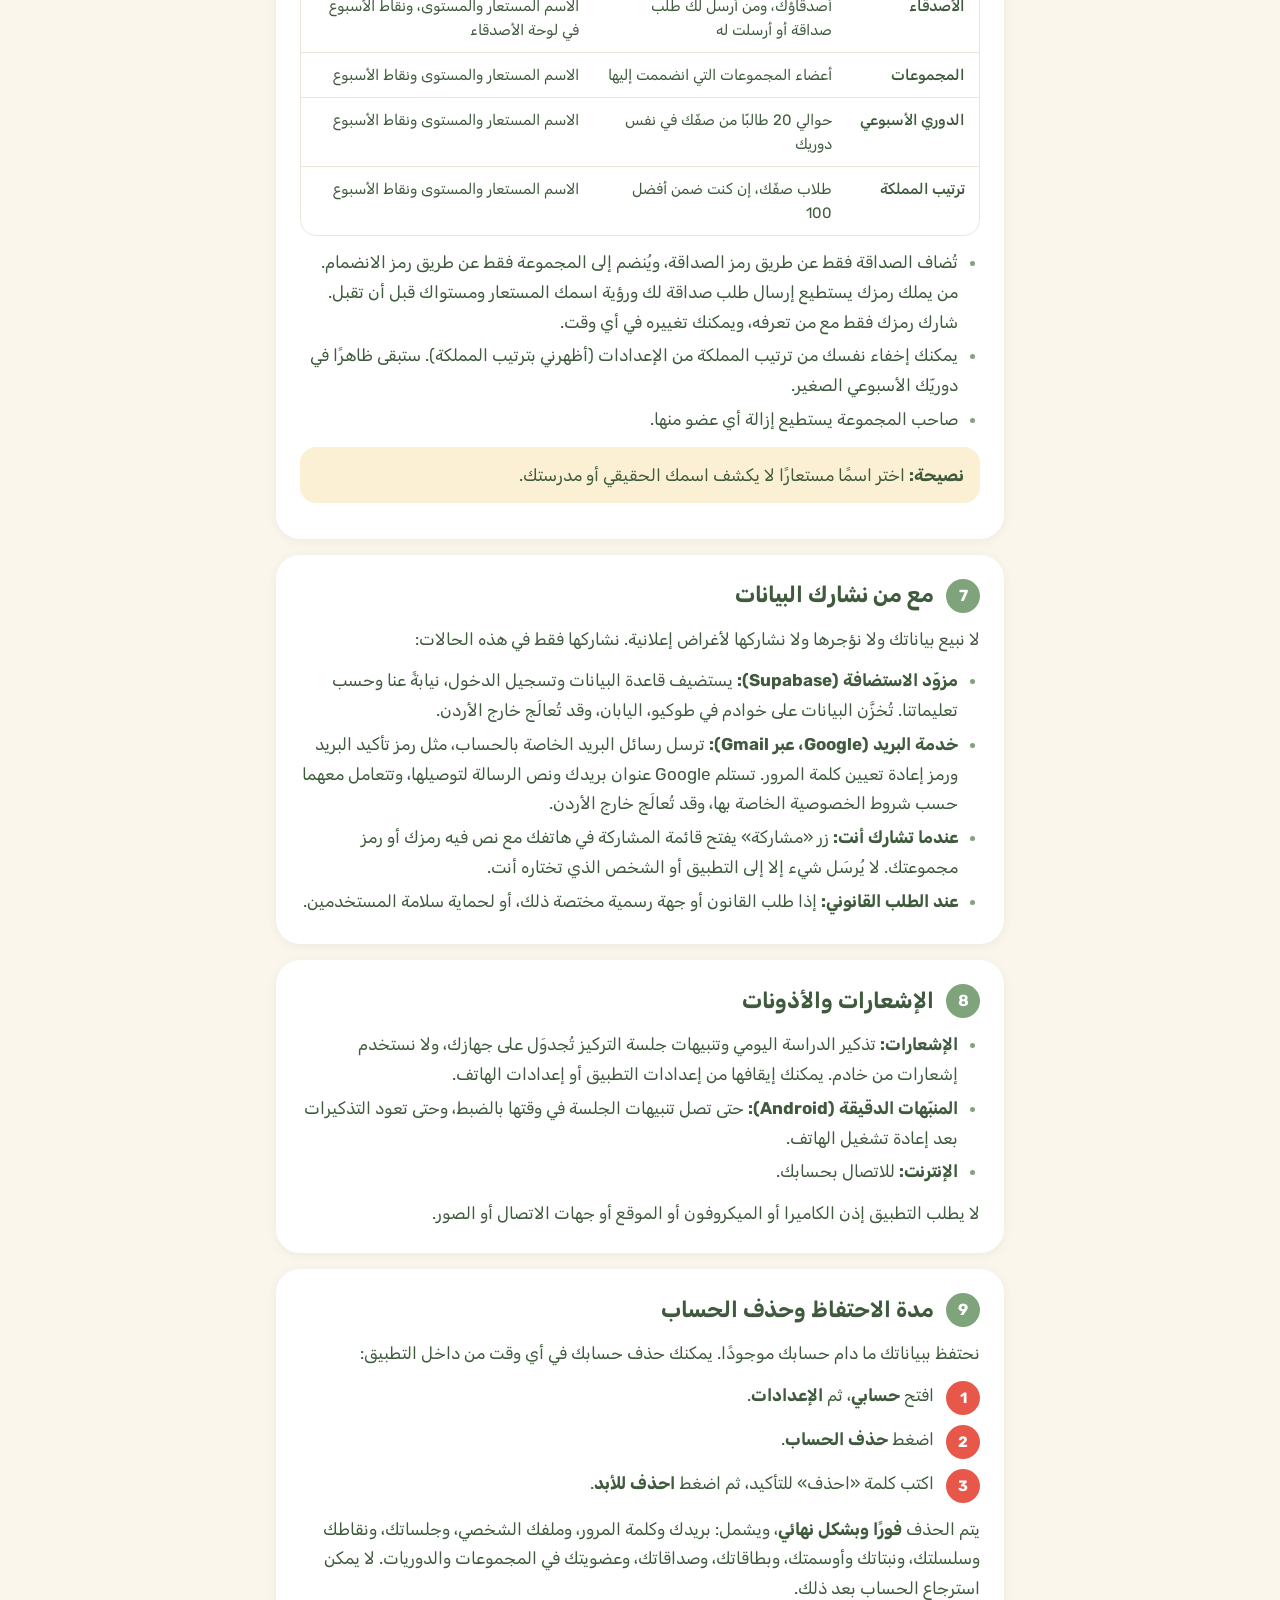
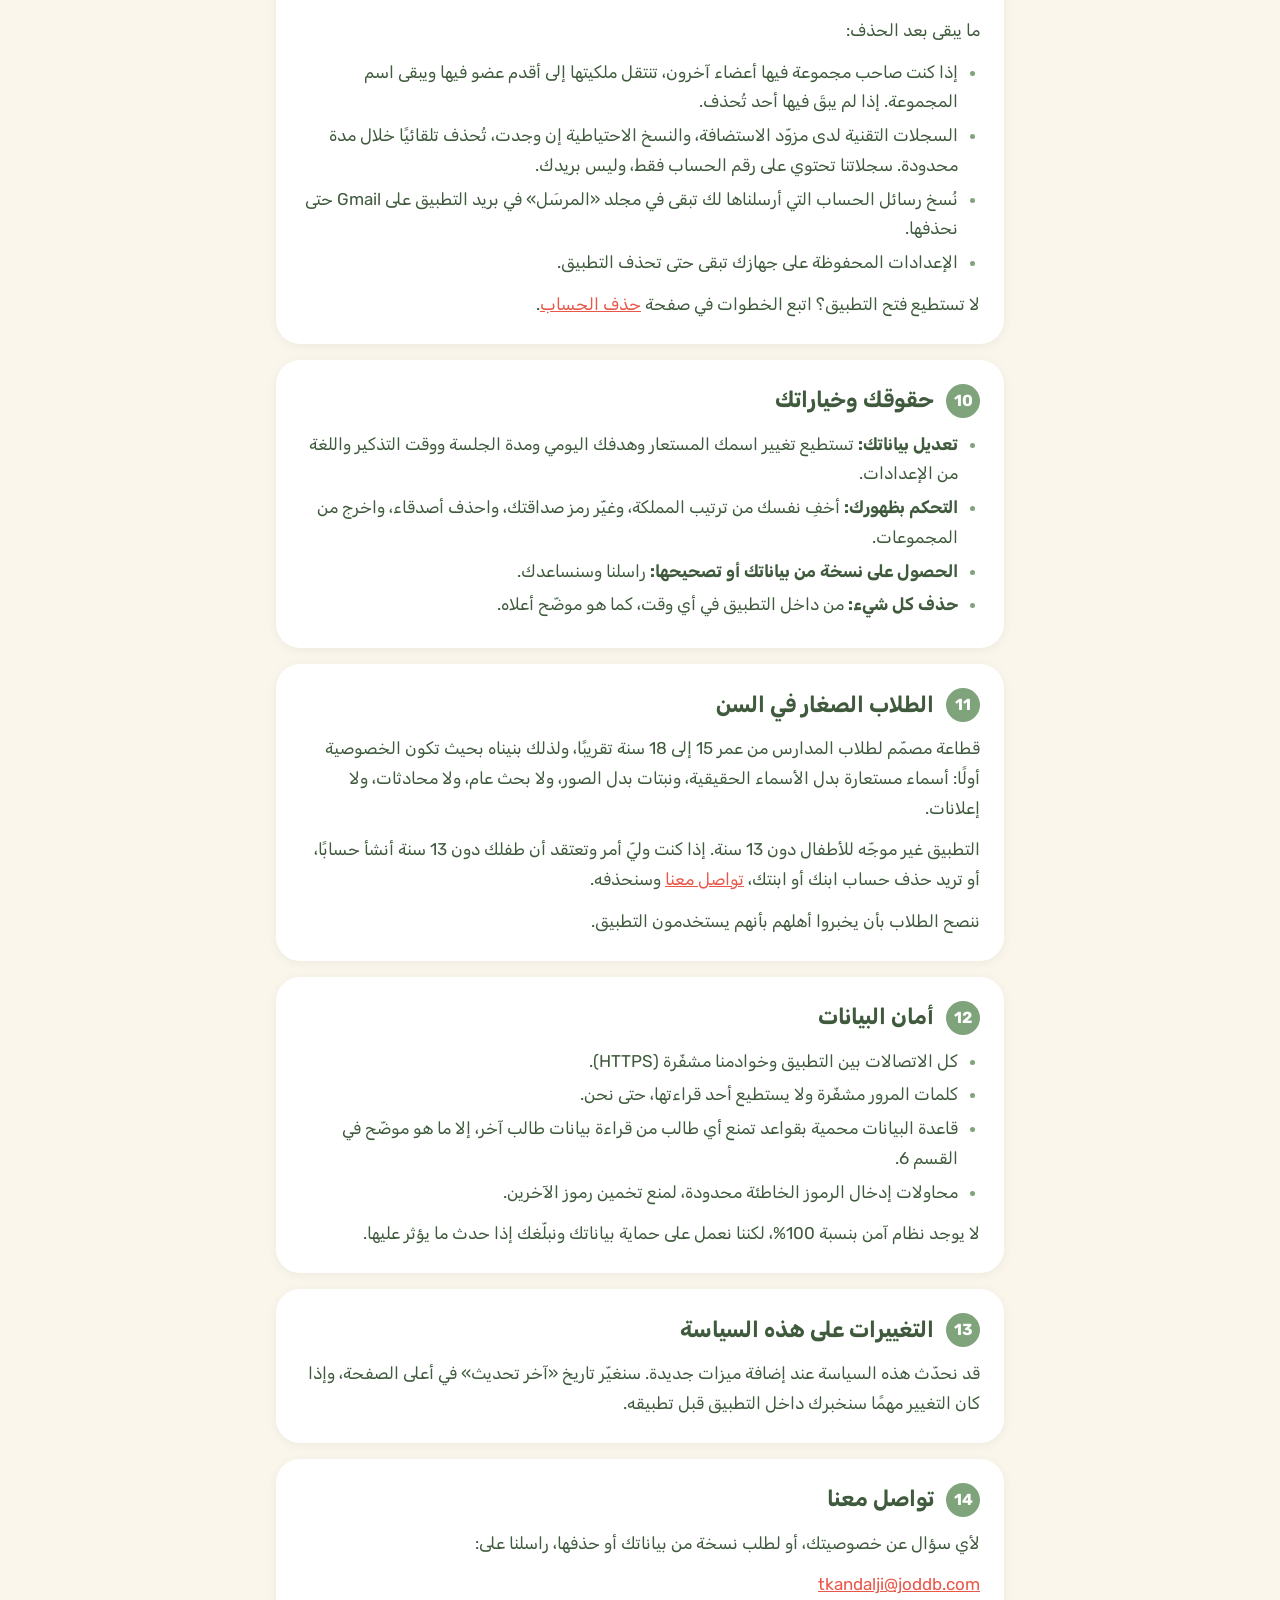
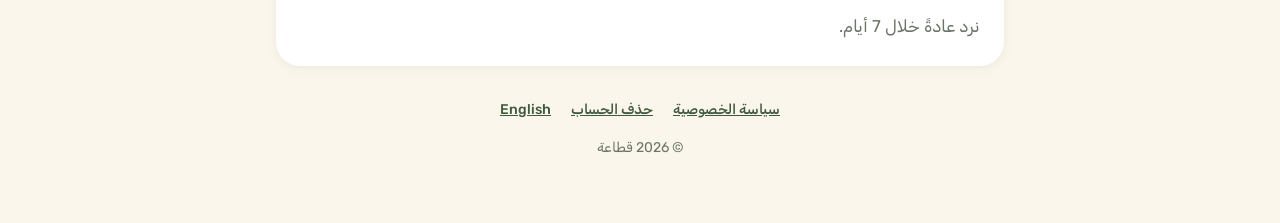
==== commit d740cec2: "Name Google as the email sender The account emails (confirmation and password reset codes) are now s" ====
--- a/index.html
+++ b/index.html
@@ -190,7 +190,8 @@
         <h2><span class="num">7</span>مع من نشارك البيانات</h2>
         <p>لا نبيع بياناتك ولا نؤجرها ولا نشاركها لأغراض إعلانية. نشاركها فقط في هذه الحالات:</p>
         <ul>
-          <li><strong>مزوّد الاستضافة (<span class="ltr">Supabase</span>):</strong> يستضيف قاعدة البيانات وتسجيل الدخول ويرسل رسائل البريد الخاصة بالحساب، نيابةً عنا وحسب تعليماتنا. تُخزَّن البيانات على خوادم في طوكيو، اليابان، وقد تُعالَج خارج الأردن.</li>
+          <li><strong>مزوّد الاستضافة (<span class="ltr">Supabase</span>):</strong> يستضيف قاعدة البيانات وتسجيل الدخول، نيابةً عنا وحسب تعليماتنا. تُخزَّن البيانات على خوادم في طوكيو، اليابان، وقد تُعالَج خارج الأردن.</li>
+          <li><strong>خدمة البريد (<span class="ltr">Google</span>، عبر <span class="ltr">Gmail</span>):</strong> ترسل رسائل البريد الخاصة بالحساب، مثل رمز تأكيد البريد ورمز إعادة تعيين كلمة المرور. تستلم <span class="ltr">Google</span> عنوان بريدك ونص الرسالة لتوصيلها، وتتعامل معهما حسب شروط الخصوصية الخاصة بها، وقد تُعالَج خارج الأردن.</li>
           <li><strong>عندما تشارك أنت:</strong> زر «مشاركة» يفتح قائمة المشاركة في هاتفك مع نص فيه رمزك أو رمز مجموعتك. لا يُرسَل شيء إلا إلى التطبيق أو الشخص الذي تختاره أنت.</li>
           <li><strong>عند الطلب القانوني:</strong> إذا طلب القانون أو جهة رسمية مختصة ذلك، أو لحماية سلامة المستخدمين.</li>
         </ul>
@@ -219,6 +220,7 @@
         <ul>
           <li>إذا كنت صاحب مجموعة فيها أعضاء آخرون، تنتقل ملكيتها إلى أقدم عضو فيها ويبقى اسم المجموعة. إذا لم يبقَ فيها أحد تُحذف.</li>
           <li>السجلات التقنية لدى مزوّد الاستضافة، والنسخ الاحتياطية إن وجدت، تُحذف تلقائيًا خلال مدة محدودة. سجلاتنا تحتوي على رقم الحساب فقط، وليس بريدك.</li>
+          <li>نُسخ رسائل الحساب التي أرسلناها لك تبقى في مجلد «المرسَل» في بريد التطبيق على <span class="ltr">Gmail</span> حتى نحذفها.</li>
           <li>الإعدادات المحفوظة على جهازك تبقى حتى تحذف التطبيق.</li>
         </ul>
         <p>لا تستطيع فتح التطبيق؟ اتبع الخطوات في صفحة <a href="delete-account/">حذف الحساب</a>.</p>
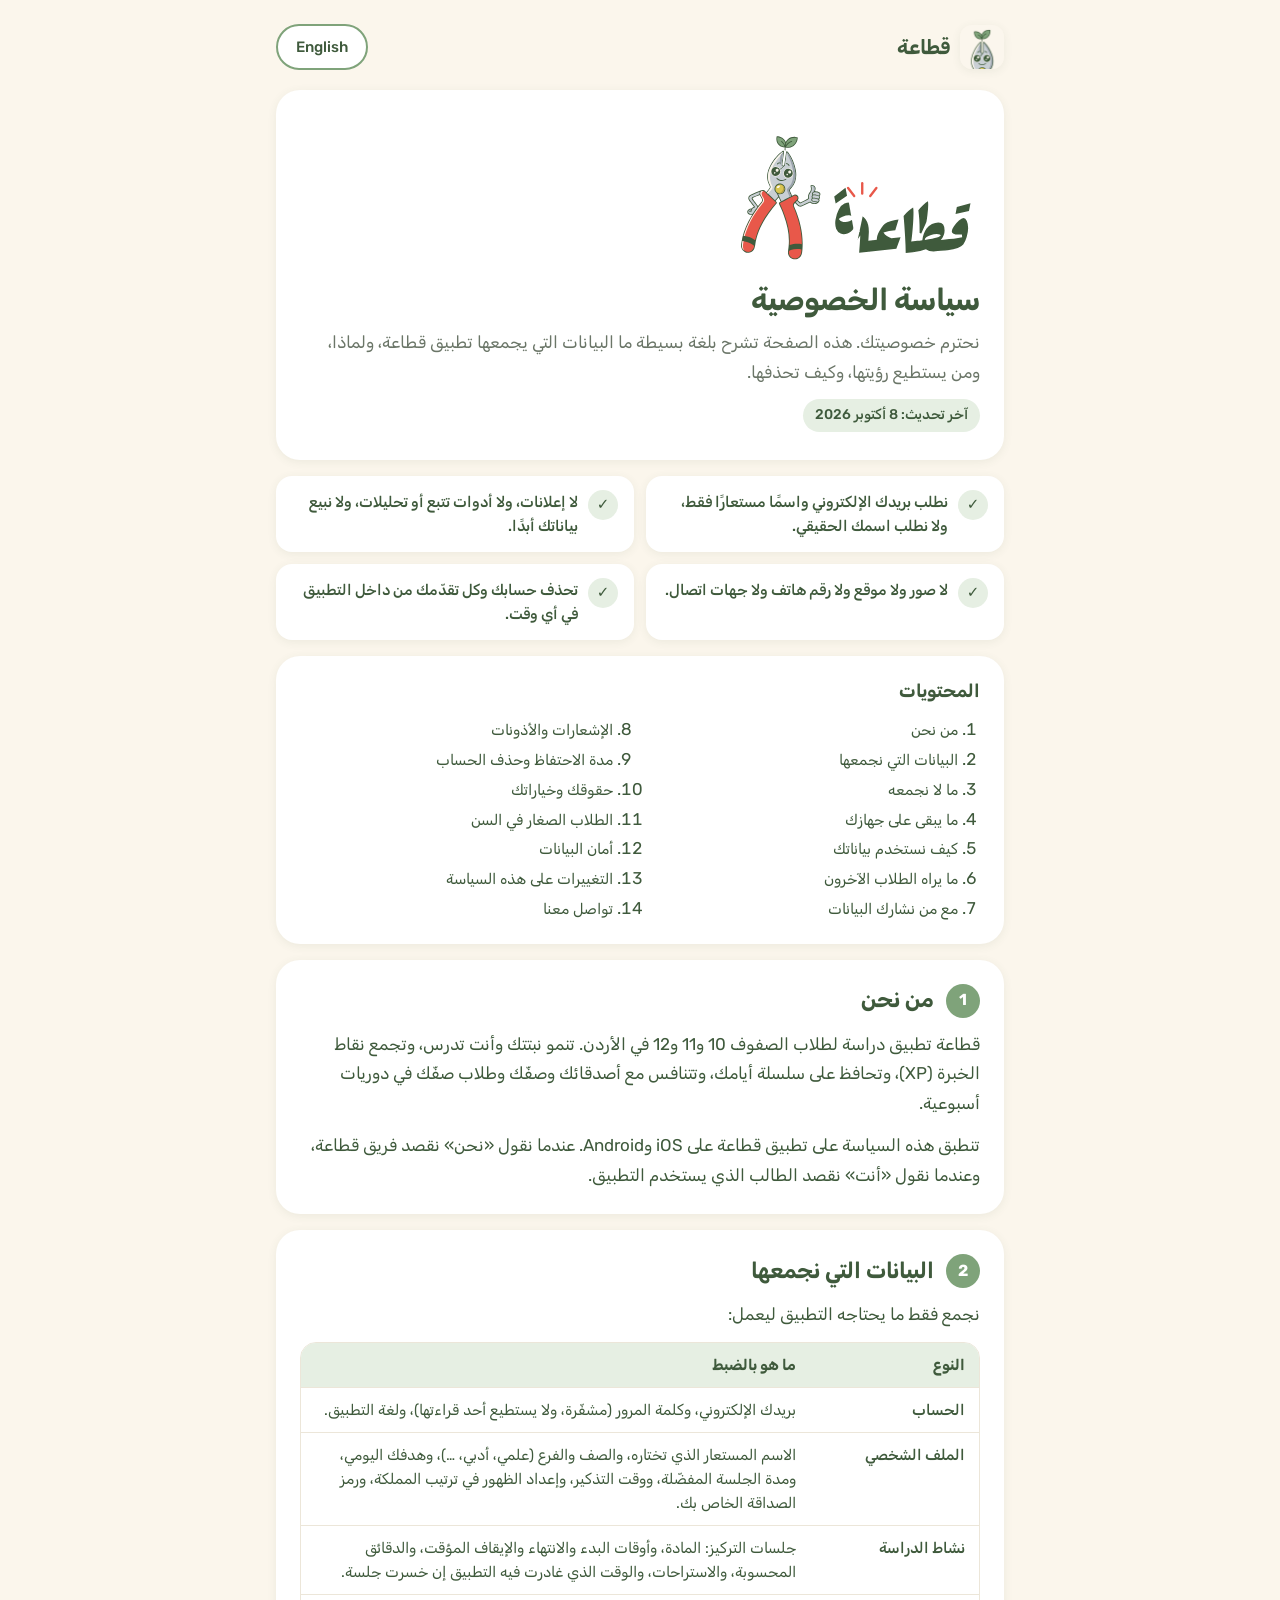
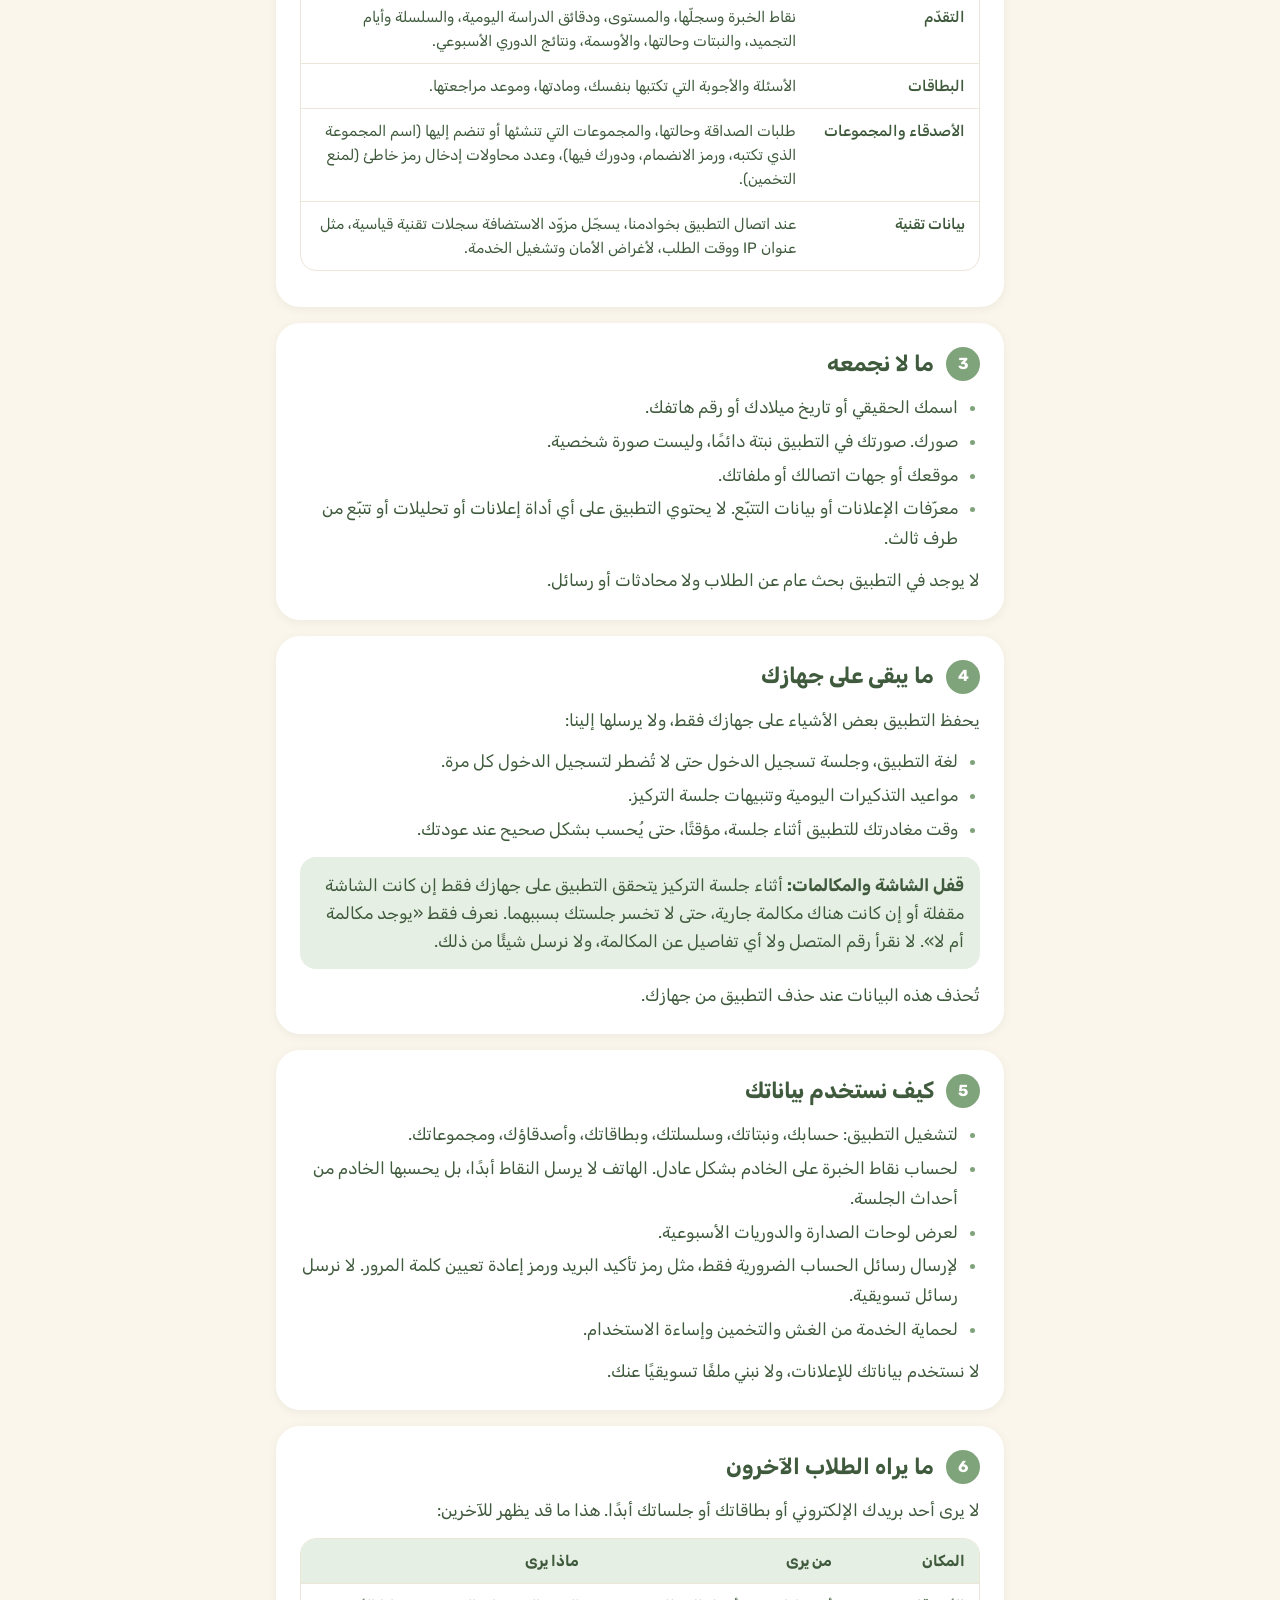
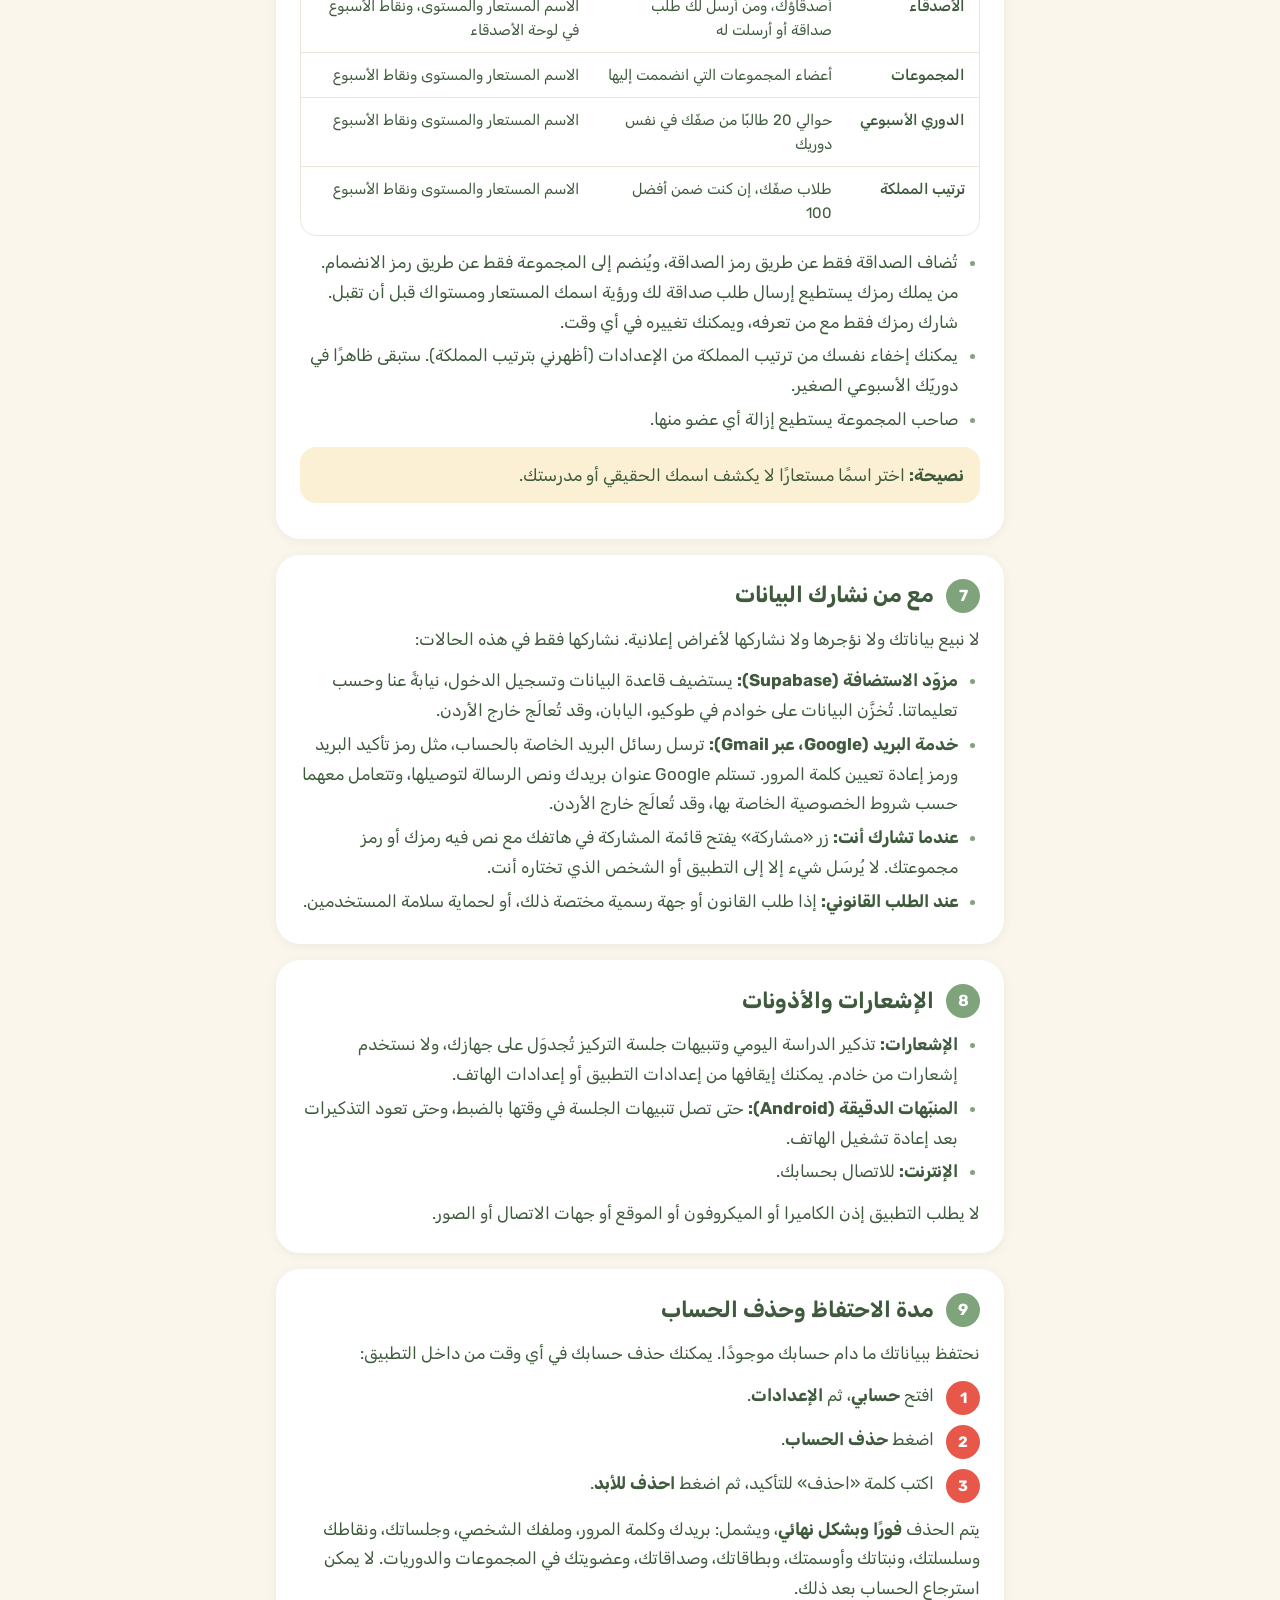
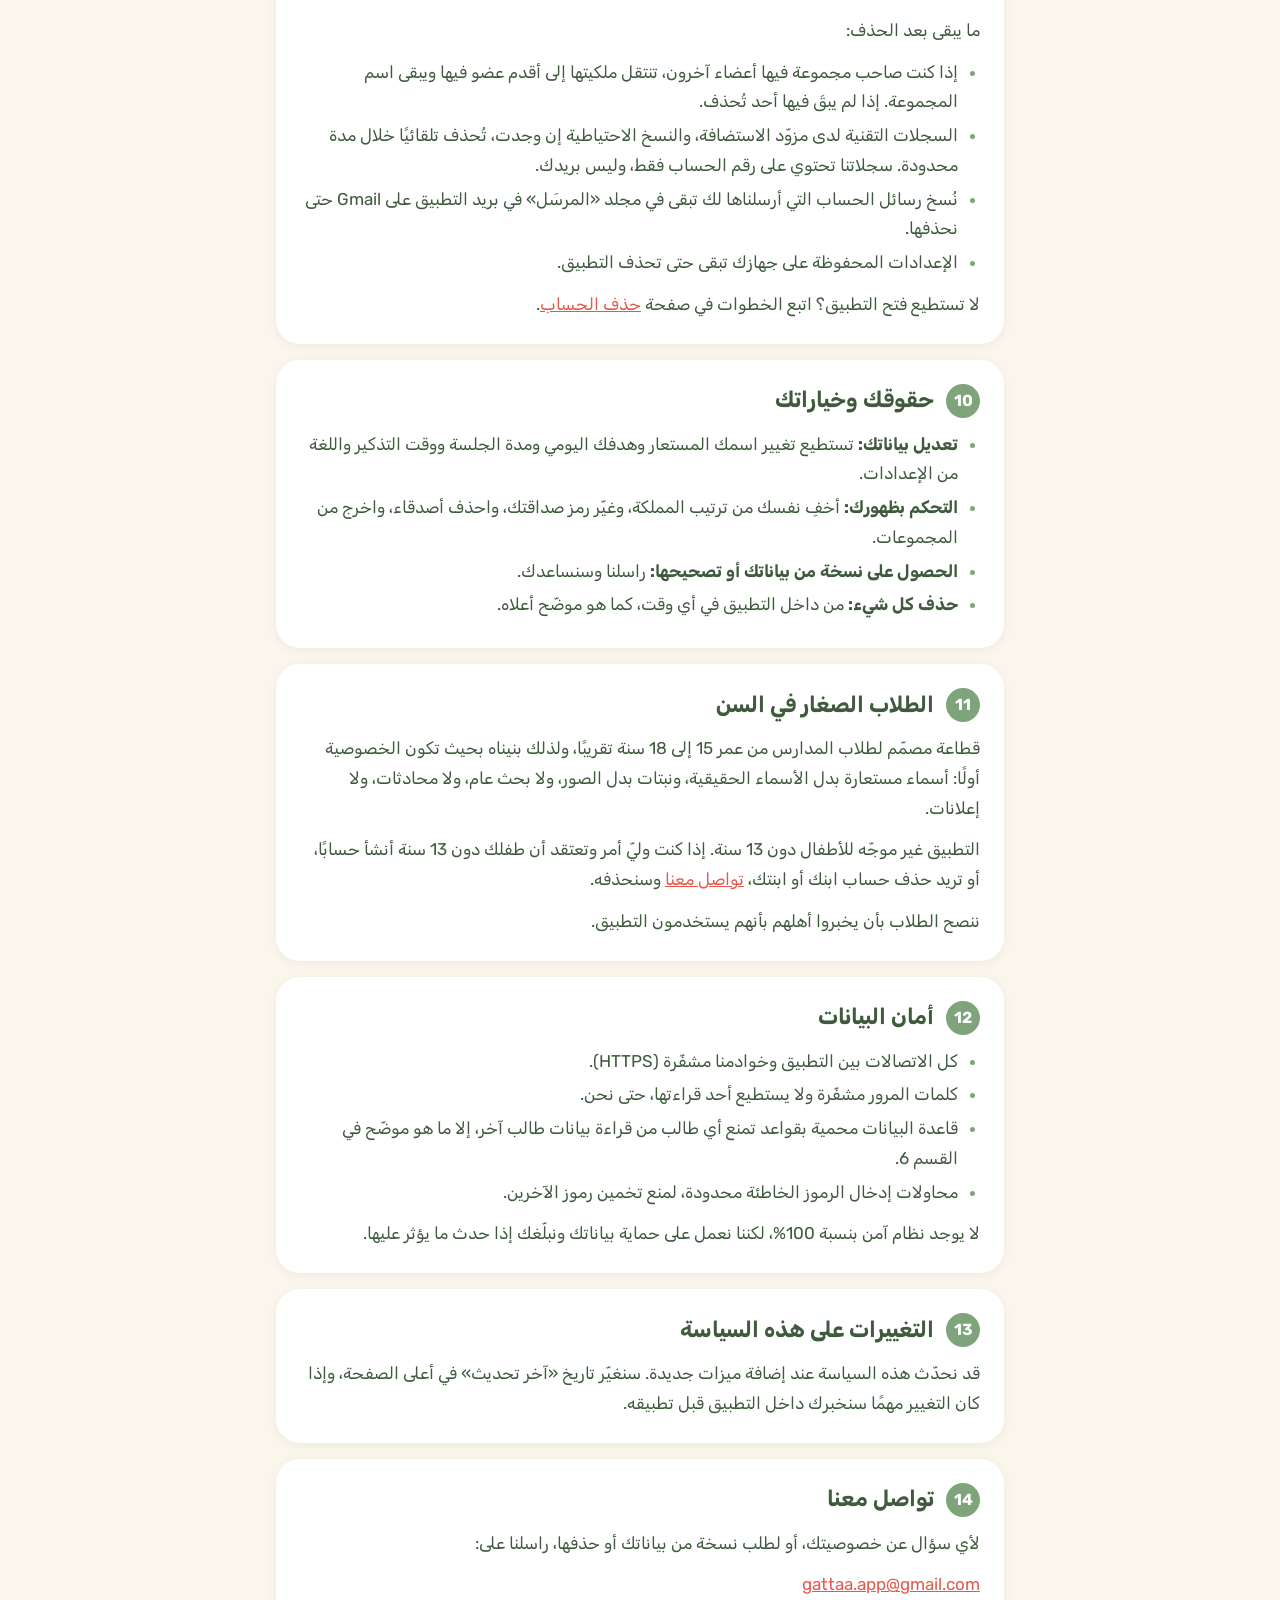
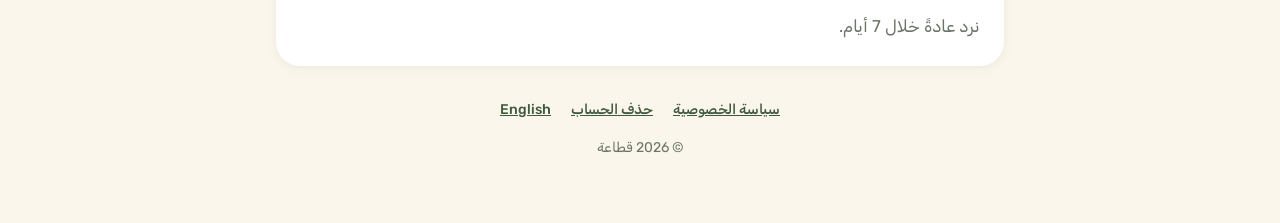
==== commit 92f0b99f: "Use the app's own contact email Privacy questions and deletion requests now go to gattaa.app@gmail.c" ====
--- a/index.html
+++ b/index.html
@@ -262,7 +262,7 @@
       <section class="card" id="contact">
         <h2><span class="num">14</span>تواصل معنا</h2>
         <p>لأي سؤال عن خصوصيتك، أو لطلب نسخة من بياناتك أو حذفها، راسلنا على:</p>
-        <p><a class="ltr" href="mailto:tkandalji@joddb.com">tkandalji@joddb.com</a></p>
+        <p><a class="ltr" href="mailto:gattaa.app@gmail.com">gattaa.app@gmail.com</a></p>
         <p class="muted">نرد عادةً خلال 7 أيام.</p>
       </section>
     </main>
